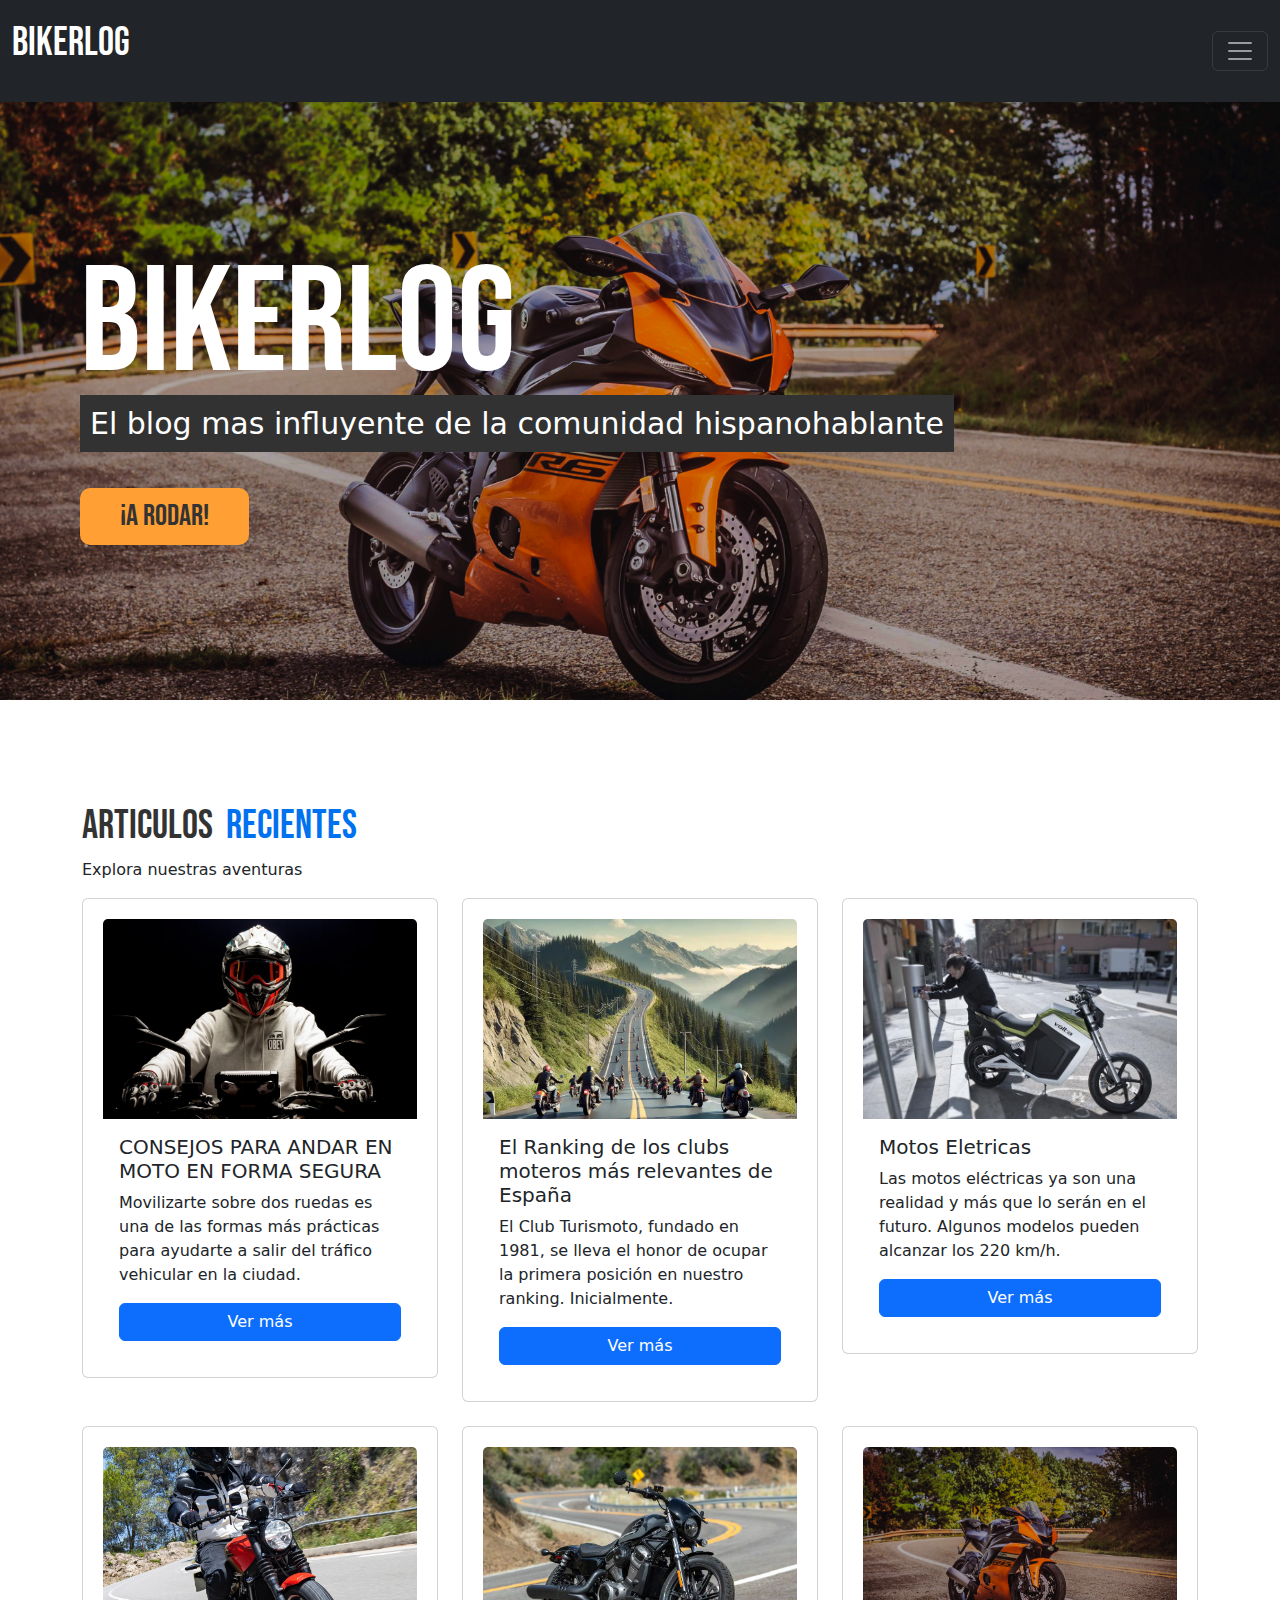
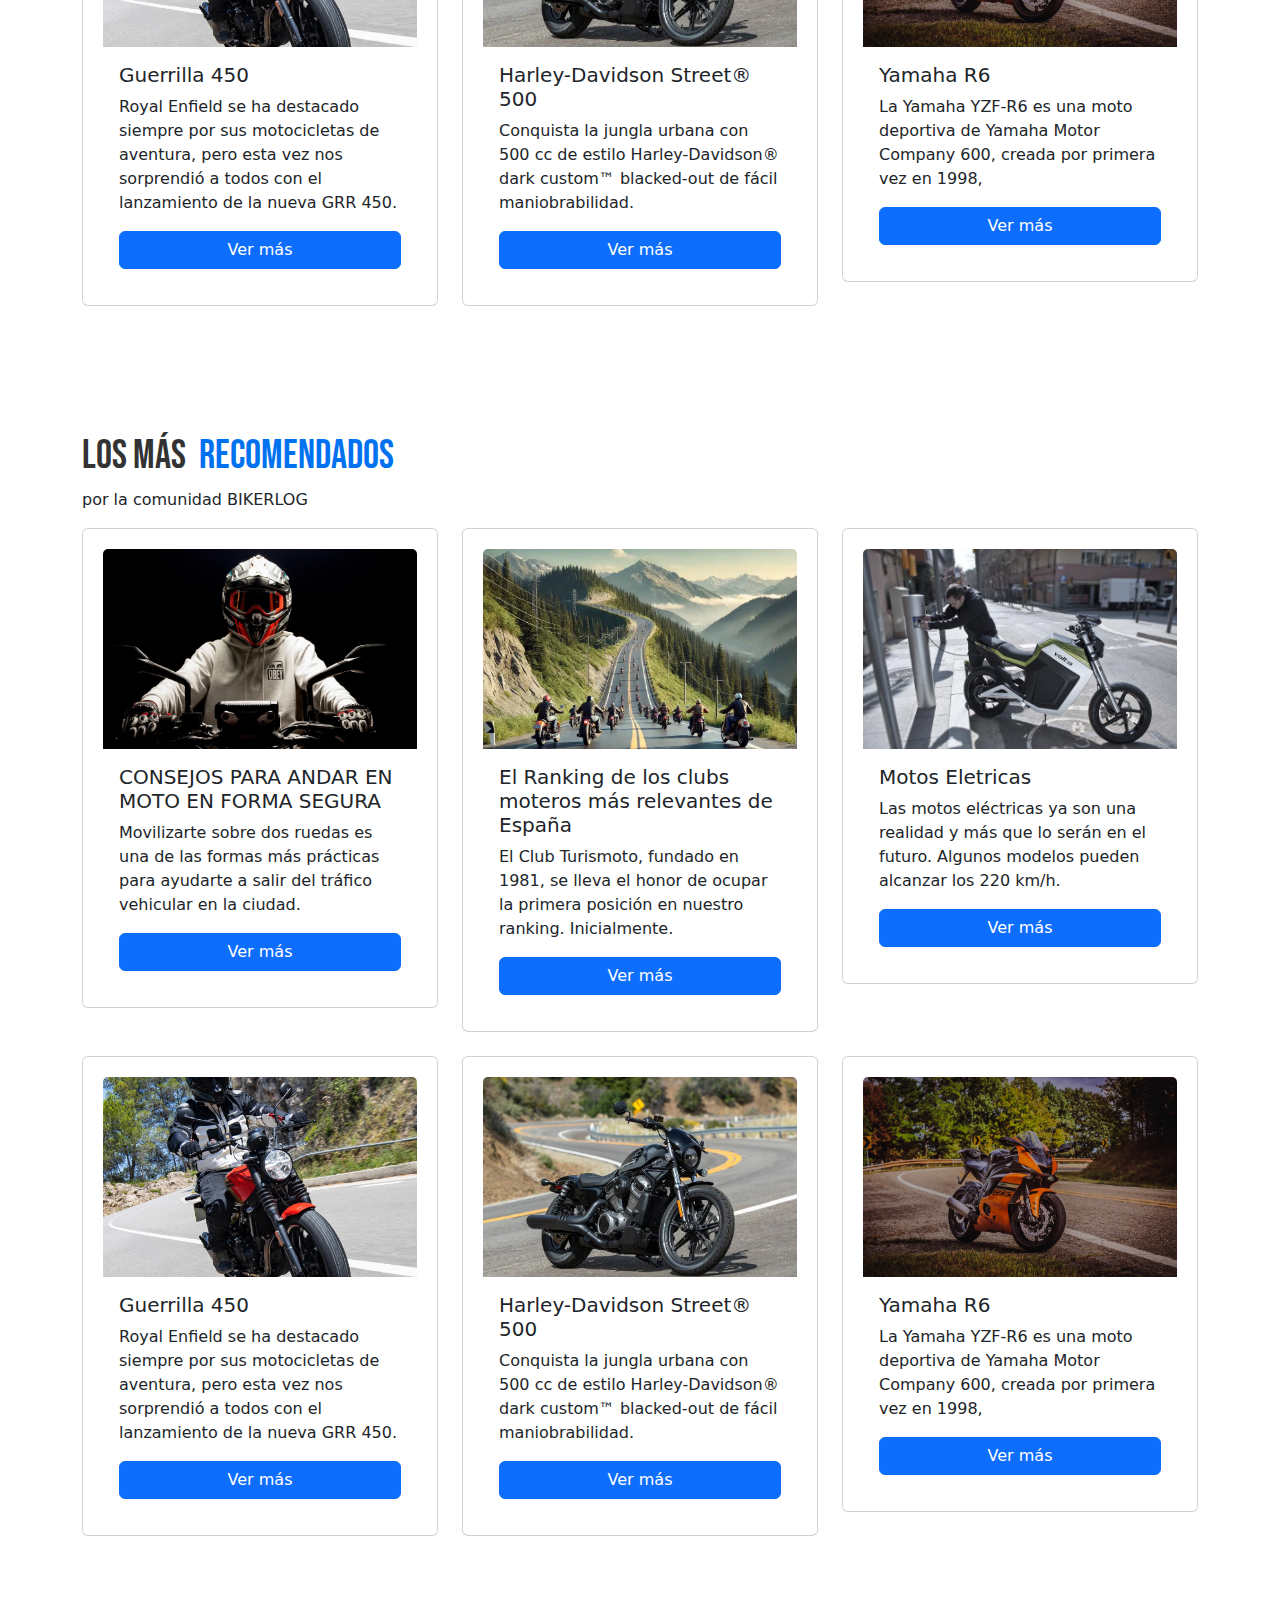
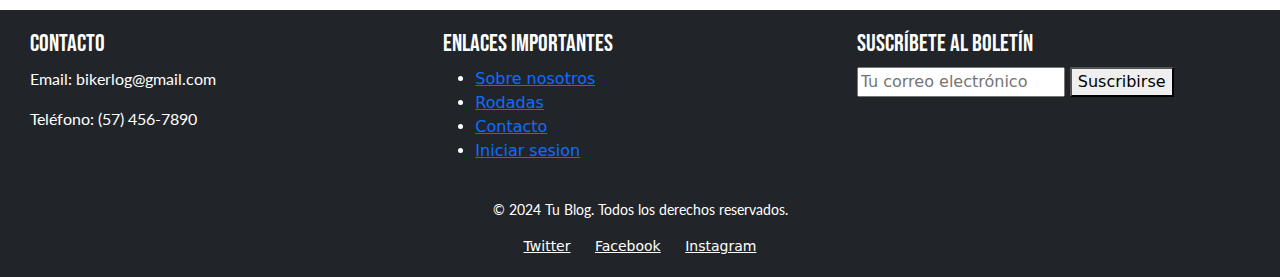
==== index.html @ 94caa91a "addindg some changes" ====
<!DOCTYPE html>
<html lang="en">
<head>
    <meta charset="UTF-8">
    <meta name="viewport" content="width=device-width, initial-scale=1.0">
    <title>BIKERLOG</title>
    <link rel="stylesheet" href="/styles/index.css">
    <link href="https://cdn.jsdelivr.net/npm/bootstrap@5.3.3/dist/css/bootstrap.min.css" rel="stylesheet" integrity="sha384-QWTKZyjpPEjISv5WaRU9OFeRpok6YctnYmDr5pNlyT2bRjXh0JMhjY6hW+ALEwIH" crossorigin="anonymous">
    <link href="https://stackpath.bootstrapcdn.com/bootstrap/5.3.0/css/bootstrap.min.css" rel="stylesheet">
    <link href="https://cdn.jsdelivr.net/npm/bootstrap@5.3.3/dist/css/bootstrap.min.css" rel="stylesheet" integrity="sha384-QWTKZyjpPEjISv5WaRU9OFeRpok6YctnYmDr5pNlyT2bRjXh0JMhjY6hW+ALEwIH" crossorigin="anonymous">
    
</head>
<body>
    <header>
        <nav class="navbar navbar-dark bg-dark fixed-top">
            <div class="container-fluid">
              <!-- <a class="navbar-brand" href="#">BIKERLOG</a> -->
              <a class="navbar-brand" href="#">
                  <div class="container-logo">
                    <p>BIKERLOG</p>
                  </div>
              </a>
              <button class="navbar-toggler" type="button" data-bs-toggle="offcanvas" data-bs-target="#offcanvasDarkNavbar" aria-controls="offcanvasDarkNavbar" aria-label="Toggle navigation">
                <span class="navbar-toggler-icon"></span>
              </button>
              <div class="offcanvas offcanvas-end text-bg-dark" tabindex="-1" id="offcanvasDarkNavbar" aria-labelledby="offcanvasDarkNavbarLabel">
                <div class="offcanvas-header">
                  <h5 class="offcanvas-title" id="offcanvasDarkNavbarLabel">Emprende una nueva aventura</h5>
                  <button type="button" class="btn-close btn-close-white" data-bs-dismiss="offcanvas" aria-label="Close"></button>
                </div>
                <div class="offcanvas-body">
                  <ul class="navbar-nav justify-content-end flex-grow-1 pe-3">
                    <li class="nav-item">
                      <a class="nav-link active" aria-current="page" href="./index.html">Home</a>
                    </li>
                    <li class="nav-item">
                      <a class="nav-link" href="./pages/blog.html">Blog</a>
                    </li>
                    <li class="nav-item">
                        <a class="nav-link" href="#">Rodadas</a>
                    </li>
                    <li class="nav-item">
                        <a class="nav-link" href="./pages/aboutUs.html">Sobre Nosotros</a>
                    </li>
                    <li class="nav-item">
                        <a class="nav-link" href="./pages/loginAdmin.html">Iniciar Sesión</a>
                    </li>
                    <!-- <li class="nav-item dropdown">
                      <a class="nav-link dropdown-toggle" href="#" role="button" data-bs-toggle="dropdown" aria-expanded="false">
                        Dropdown
                      </a>
                      <ul class="dropdown-menu dropdown-menu-dark">
                        <li><a class="dropdown-item" href="#">Action</a></li>
                        <li><a class="dropdown-item" href="#">Another action</a></li>
                        <li>
                          <hr class="dropdown-divider">
                        </li>
                        <li><a class="dropdown-item" href="#">Something else here</a></li>
                      </ul>
                    </li> -->
                  </ul>
                  <!-- <form class="d-flex mt-3" role="search">
                    <input class="form-control me-2" type="search" placeholder="Search" aria-label="Search">
                    <button class="btn btn-success" type="submit">Search</button>
                  </form> -->
                </div>
              </div>
            </div>
          </nav>
          <section class="banner-section">
              <h1>BikerLog</h1>
              <p>El blog mas influyente de la comunidad hispanohablante</p>
              <button>¡A RODAR!</button>
          </section>
    </header>
<main>

     <!-- Section for Cards -->
     <section id="cards-section" class="py-6">
        <div class="container">
            <!-- Título H1 alineado a la izquierda -->
            <h1 class="text-start mb-2">
                <span class="word-1">Articulos</span> 
                <span class="word-2">recientes</span>
            </h1>
            <!-- Párrafo alineado a la izquierda -->
            <p class="text-start">Explora nuestras aventuras</p>
   
            <div class="row">
                <!-- Card 1 -->
                <div class="col-md-4 mb-4">
                    <div class="card">
                        <img src="./assets/MOTO_CASCO_DE_ENDURO_1024x1024.webp" class="card-img-top" alt="Image 1">
                        <div class="card-body">
                            <h5 class="card-title">CONSEJOS PARA ANDAR EN MOTO EN FORMA SEGURA</h5>
                            <p class="card-text">Movilizarte sobre dos ruedas es una de las formas más prácticas para ayudarte a salir del tráfico vehicular en la ciudad.</p>
                            <a href="./pages/blog.html" class="btn btn-primary mt-auto">Ver más</a>
                        </div>
                    </div>
                </div>
                <!-- Card 2 -->
                <div class="col-md-4 mb-4">
                    <div class="card">
                        <img src="./assets/rankin-club-motero.mejor-espana.webp" class="card-img-top" alt="Image 2">
                        <div class="card-body">
                            <h5 class="card-title">El Ranking de los clubs moteros más relevantes de España</h5>
                            <p class="card-text">El Club Turismoto, fundado en 1981, se lleva el honor de ocupar la primera posición en nuestro ranking. Inicialmente.</p>
                            <a href="./pages/blog.html" class="btn btn-primary mt-auto">Ver más</a>
                        </div>
                    </div>
                </div>
                <!-- Card 3 -->
                <div class="col-md-4 mb-4">
                    <div class="card">
                        <img src="./assets/Motos-eléctricas-Los-grandes-cambios-en-la-mecánica-de-motos.jpg" class="card-img-top" alt="Image 3">
                        <div class="card-body">
                            <h5 class="card-title">Motos Eletricas</h5>
                            <p class="card-text">Las motos eléctricas ya son una realidad y más que lo serán en el futuro. Algunos modelos pueden alcanzar los 220 km/h.</p>
                            <a href="./pages/blog.html" class="btn btn-primary mt-auto">Ver más</a>
                        </div>
                    </div>
                </div>
                <!-- Card 4 -->
                <div class="col-md-4 mb-4">
                    <div class="card">
                        <img src="./assets/BANNER-ROYAL-ENFIELD-GUERRILLA-450.webp" class="card-img-top" alt="Image 4">
                        <div class="card-body">
                            <h5 class="card-title">Guerrilla 450</h5>
                            <p class="card-text">Royal Enfield se ha destacado siempre por sus motocicletas de aventura, pero esta vez nos sorprendió a todos con el lanzamiento de la nueva GRR 450.</p>
                            <a href="./pages/blog.html" class="btn btn-primary mt-auto">Ver más</a>
                        </div>
                    </div>
                </div>
                <!-- Card 5 -->
                <div class="col-md-4 mb-4">
                    <div class="card">
                        <img src="./assets/Harley-Davidson Nightster.avif" class="card-img-top" alt="Image 5">
                        <div class="card-body">
                            <h5 class="card-title">Harley-Davidson Street® 500</h5>
                            <p class="card-text"> Conquista la jungla urbana con 500 cc de estilo Harley-Davidson® dark custom™ blacked-out de fácil maniobrabilidad.</p>
                            <a href="./pages/blog.html" class="btn btn-primary mt-auto">Ver más</a>
                        </div>
                    </div>
                </div>
                <!-- Card 6 -->
                <div class="col-md-4 mb-4">
                    <div class="card">
                        <img src="./assets/Bikerlog-image-main.png" class="card-img-top" alt="Image 6">
                        <div class="card-body">
                            <h5 class="card-title">Yamaha R6</h5>
                            <p class="card-text">La Yamaha YZF-R6 es una moto deportiva de Yamaha Motor Company 600, creada por primera vez en 1998,</p>
                            <a href="./pages/blog.html" class="btn btn-primary mt-auto">Ver más</a>
                        </div>
                    </div>
                </div>
            </div>
        </div>
    </section>

    <section id="cards-section">
        <div class="container">
            <!-- Título H1 alineado a la izquierda -->
            <h1 class="text-start mb-2">
                <span class="word-1">Los más</span> 
                <span class="word-2">recomendados</span>
            </h1>
            <!-- Párrafo alineado a la izquierda -->
            <p class="text-start">por la comunidad BIKERLOG</p>
   
            <div class="row">
                <!-- Card 1 -->
                <div class="col-md-4 mb-4">
                    <div class="card">
                        <img src="./assets/MOTO_CASCO_DE_ENDURO_1024x1024.webp" class="card-img-top" alt="Image 1">
                        <div class="card-body">
                            <h5 class="card-title">CONSEJOS PARA ANDAR EN MOTO EN FORMA SEGURA</h5>
                            <p class="card-text">Movilizarte sobre dos ruedas es una de las formas más prácticas para ayudarte a salir del tráfico vehicular en la ciudad.</p>
                            <a href="./pages/blog.html" class="btn btn-primary mt-auto">Ver más</a>
                        </div>
                    </div>
                </div>
                <!-- Card 2 -->
                <div class="col-md-4 mb-4">
                    <div class="card">
                        <img src="./assets/rankin-club-motero.mejor-espana.webp" class="card-img-top" alt="Image 2">
                        <div class="card-body">
                            <h5 class="card-title">El Ranking de los clubs moteros más relevantes de España</h5>
                            <p class="card-text">El Club Turismoto, fundado en 1981, se lleva el honor de ocupar la primera posición en nuestro ranking. Inicialmente.</p>
                            <a href="./pages/blog.html" class="btn btn-primary mt-auto">Ver más</a>
                        </div>
                    </div>
                </div>
                <!-- Card 3 -->
                <div class="col-md-4 mb-4">
                    <div class="card">
                        <img src="./assets/Motos-eléctricas-Los-grandes-cambios-en-la-mecánica-de-motos.jpg" class="card-img-top" alt="Image 3">
                        <div class="card-body">
                            <h5 class="card-title">Motos Eletricas</h5>
                            <p class="card-text">Las motos eléctricas ya son una realidad y más que lo serán en el futuro. Algunos modelos pueden alcanzar los 220 km/h.</p>
                            <a href="./pages/blog.html" class="btn btn-primary mt-auto">Ver más</a>
                        </div>
                    </div>
                </div>
                <!-- Card 4 -->
                <div class="col-md-4 mb-4">
                    <div class="card">
                        <img src="./assets/BANNER-ROYAL-ENFIELD-GUERRILLA-450.webp" class="card-img-top" alt="Image 4">
                        <div class="card-body">
                            <h5 class="card-title">Guerrilla 450</h5>
                            <p class="card-text">Royal Enfield se ha destacado siempre por sus motocicletas de aventura, pero esta vez nos sorprendió a todos con el lanzamiento de la nueva GRR 450.</p>
                            <a href="./pages/blog.html" class="btn btn-primary mt-auto">Ver más</a>
                        </div>
                    </div>
                </div>
                <!-- Card 5 -->
                <div class="col-md-4 mb-4">
                    <div class="card">
                        <img src="./assets/Harley-Davidson Nightster.avif" class="card-img-top" alt="Image 5">
                        <div class="card-body">
                            <h5 class="card-title">Harley-Davidson Street® 500</h5>
                            <p class="card-text"> Conquista la jungla urbana con 500 cc de estilo Harley-Davidson® dark custom™ blacked-out de fácil maniobrabilidad.</p>
                            <a href="./pages/blog.html" class="btn btn-primary mt-auto">Ver más</a>
                        </div>
                    </div>
                </div>
                <!-- Card 6 -->
                <div class="col-md-4 mb-4">
                    <div class="card">
                        <img src="./assets/Bikerlog-image-main.png" class="card-img-top" alt="Image 6">
                        <div class="card-body">
                            <h5 class="card-title">Yamaha R6</h5>
                            <p class="card-text">La Yamaha YZF-R6 es una moto deportiva de Yamaha Motor Company 600, creada por primera vez en 1998,</p>
                            <a href="./pages/blog.html" class="btn btn-primary mt-auto">Ver más</a>
                        </div>
                    </div>
                </div>
            </div>
        </div>
    </section>
    
</main> 
<footer>
    <div class="footer-content">
        <div id="contacto" class="contact-info">
            <h4>Contacto</h4>
            <p>Email: bikerlog@gmail.com</p>
            <p>Teléfono: (57) 456-7890</p>
        </div>
        
        <div class="links">
            <h4>Enlaces importantes</h4>
            <ul>
                <li><a href="./pages/aboutUs.html">Sobre nosotros</a></li>
                <li><a href="#">Rodadas</a></li>
                <li><a href="#contacto">Contacto</a></li>
                <li><a href="./pages/loginAdmin.html">Iniciar sesion</a></li>
            </ul>
        </div>
        
        <div class="newsletter">
            <h4>Suscríbete al boletín</h4>
            <form action="/suscripcion" method="post">
                <input type="email" placeholder="Tu correo electrónico" required>
                <button type="submit">Suscribirse</button>
            </form>
        </div>
    </div>

    <div class="footer-bottom">
        <p>&copy; 2024 Tu Blog. Todos los derechos reservados.</p>
        <div class="social-media">
            <a href="https://twitter.com" target="_blank">Twitter</a>
            <a href="https://facebook.com" target="_blank">Facebook</a>
            <a href="https://instagram.com" target="_blank">Instagram</a>
        </div>
    </div>
</footer>
    <script src="/scripts/app.js"></script>
    <script src="https://cdn.jsdelivr.net/npm/bootstrap@5.3.3/dist/js/bootstrap.bundle.min.js" integrity="sha384-YvpcrYf0tY3lHB60NNkmXc5s9fDVZLESaAA55NDzOxhy9GkcIdslK1eN7N6jIeHz" crossorigin="anonymous"></script>
</body>
</html>
---- styles/index.css ----
@import url('https://fonts.googleapis.com/css2?family=Bebas+Neue&display=swap');
@import url('https://fonts.googleapis.com/css2?family=Lato:ital,wght@0,100;0,300;0,400;0,700;0,900;1,100;1,300;1,400;1,700;1,900&display=swap');

* {
    margin: 0;
}

:root{
    --color-text: #FF9F34;
    --secondo-color:#0072F0;
    --font-text: Bebas Neue;
    --second-font: 'Lato';

}

body{
    background-color: #fff;
    margin: 0;
    padding: 0%;
    overflow-x: hidden;
    box-sizing: border-box;

}

main{
    overflow: hidden;
}


.container-logo p{
    font-family: "Bebas Neue";
    font-size: 40px;
}

.banner-section {
    background-image: url('/assets/Bikerlog-image-main.png'); /* Imagen de fondo del banner */
    background-size: cover;
    background-position: center;
    background-repeat: repeat;
    height: 600px;
    width: 100vw;
    position: relative;
    display: flex;
    flex-direction: column;
    align-items: center; 
    margin-top: 100px;
    justify-content: center;
    align-items: start;
}

.banner-section h1{
    color: white;
    margin-left: 80px;
    font-size: 150px;
    font-family: "Bebas Neue";
    line-height: 140px;
    margin-bottom: 0;
}
.banner-section p {
    color: white;
    margin-left: 80px;
    font-size: 30px;
    background-color: rgb(50, 50, 50);
    padding: 6px 10px;
}

.banner-section button {
    padding: 6px 40px;
    border-radius: 10px;
    font-family: "Bebas Neue";
    font-size: 30px;
    margin: 20px 10px 0px 80px;
    border: none;
    background-color: #FF9F34;
    color: #333333;
}

.banner-section button:hover{
    border: 2px solid #FF9F34;
    background-color: #1a1a1a;
    color: #fff;
}



/* Alinear el contenido a la izquierda */
.banner-content {
    max-width: 600px; 
    padding-left: 30px; 
}

.banner-content h1 {
    font-size: 3rem;
    margin-bottom: 20px;
}

.banner-content p {
    font-size: 1.25rem;
    margin-bottom: 20px;
}

.banner-content .btn {
    font-size: 1.25rem;
    padding: 10px 20px;
}

#cards-section{
    margin-top: 100px;
}
/*styles for card*/
.card {
    display: flex;
    flex-direction: column;
    height: 100%;
    padding: 20px; 
    min-height: 450px; 
    box-sizing: border-box; 
}


.card-img-top {
    width: 100%;
    height: 200px; 
    object-fit: cover; 
}


.card-body {
    display: flex;
    flex-direction: column;
    flex-grow: 1;
}


.btn {
    margin-top: auto;
}



/* Estilos para las palabras individuales en el título */
.word-1 {
    color: #333333; /* Cambia el color de 'Articulos' a azul */
    font-family: "Bebas Neue";
}


.word-2 {
    color: #0072F0; /* Cambia el color de 'recientes' a rojo */
    font-family: "Bebas Neue";
}


/*estilos para footer*/
footer {
    background-color: rgb(33, 37, 41);
    color: white; 
    padding: 20px; 
    margin-top: 50px;
    text-align: left; 
}

footer h4{
    font-family: var(--font-text);
}

footer p{
    font-family: var(--second-font);
}
.footer-content {
    display: flex; 
    justify-content: space-between; 
    margin-bottom: 20px; 
}

.footer-content div {
    flex: 1; 
    margin: 0 10px; 
}

.footer-bottom {
    text-align: center;
    font-size: 14px; 
}

.footer-bottom .social-media a {
    margin: 0 10px; 
    color: white; 
}

.footer-bottom .social-media a:hover {
    text-decoration: underline; 
}
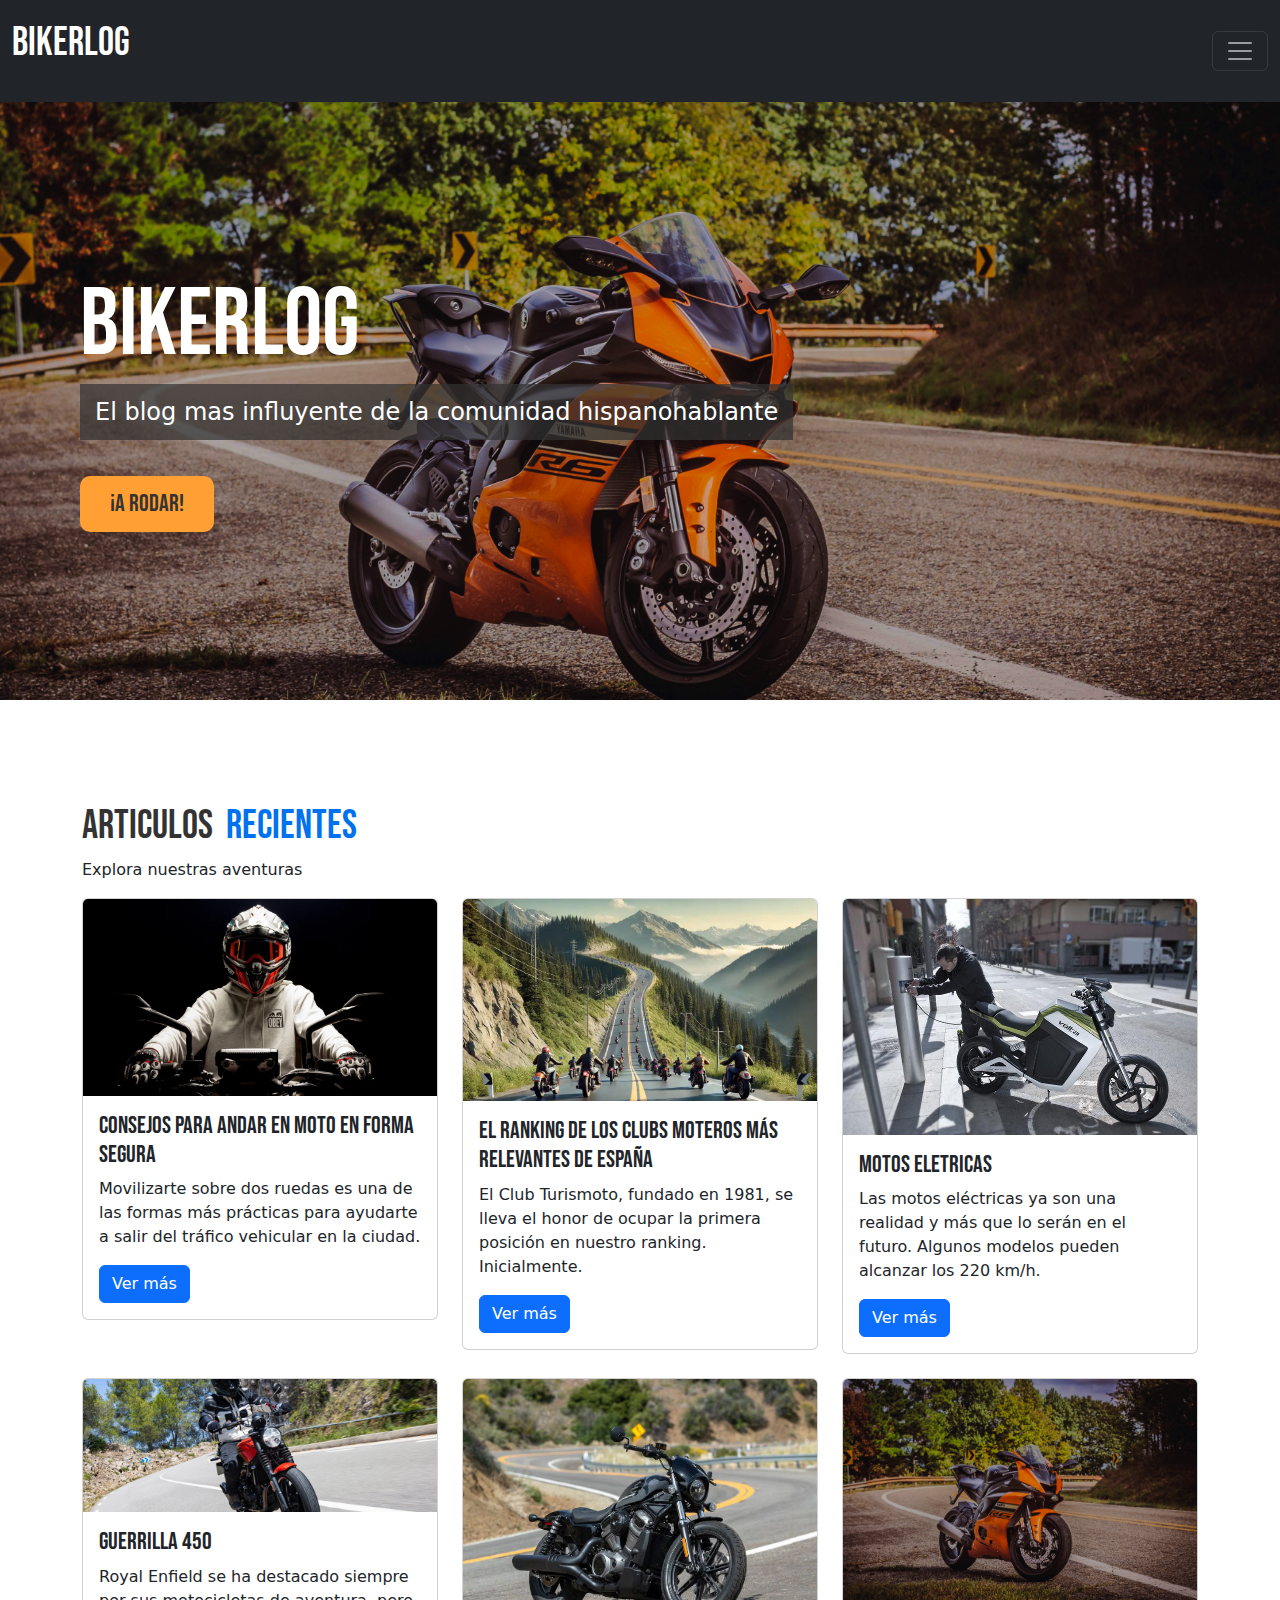
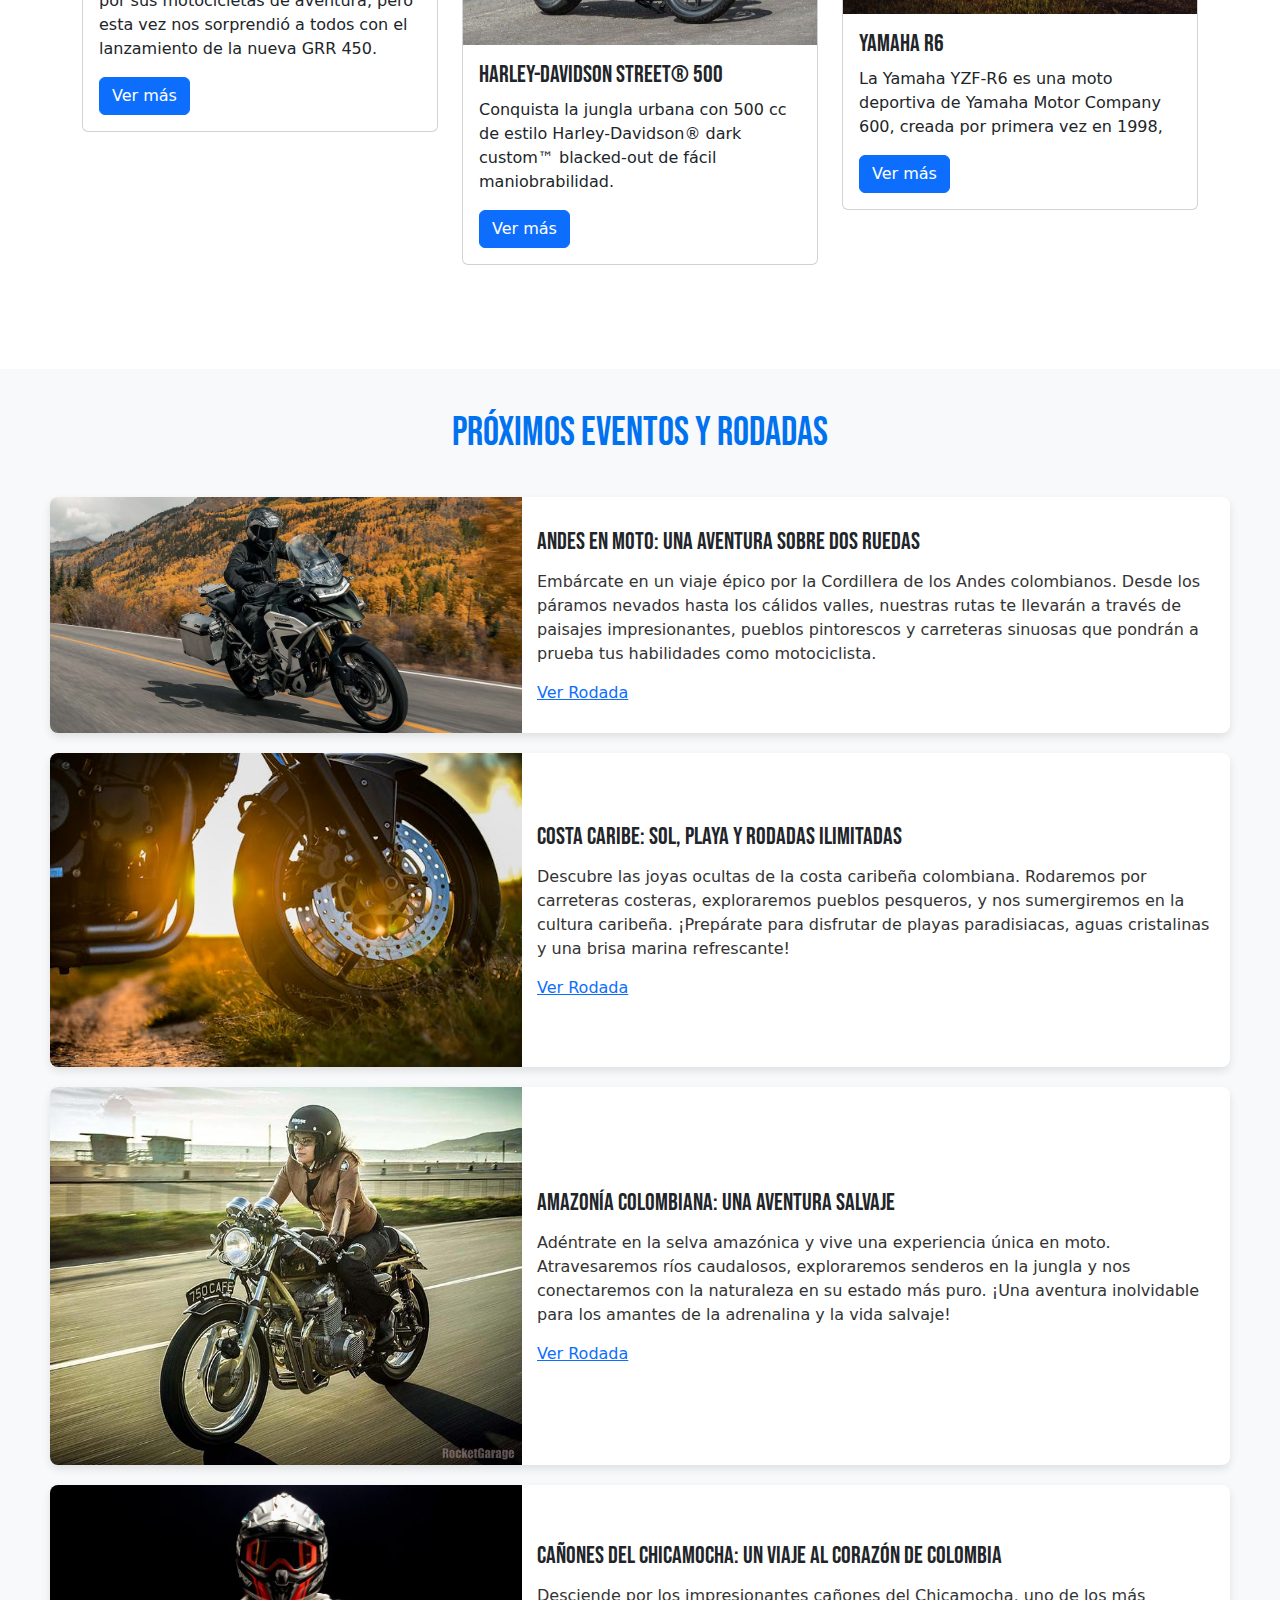
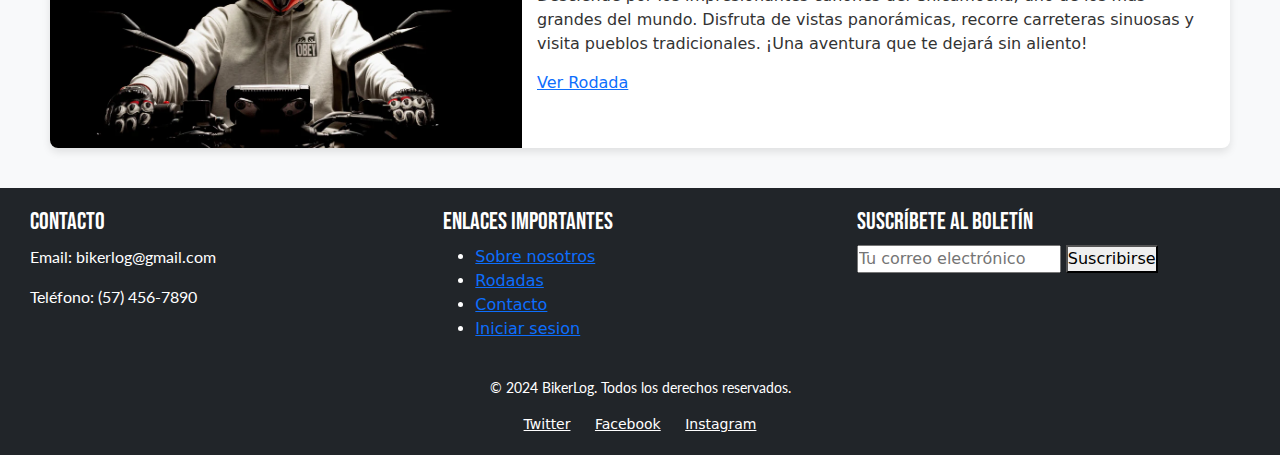
==== commit 85ad752b: "final changes" ====
--- a/index.html
+++ b/index.html
@@ -68,7 +68,7 @@
             </div>
           </nav>
           <section class="banner-section">
-              <h1>BikerLog</h1>
+              <h1>BikerLog</h1> 
               <p>El blog mas influyente de la comunidad hispanohablante</p>
               <button>¡A RODAR!</button>
           </section>
@@ -156,88 +156,52 @@
             </div>
         </div>
     </section>
-
-    <section id="cards-section">
-        <div class="container">
-            <!-- Título H1 alineado a la izquierda -->
-            <h1 class="text-start mb-2">
-                <span class="word-1">Los más</span> 
-                <span class="word-2">recomendados</span>
-            </h1>
-            <!-- Párrafo alineado a la izquierda -->
-            <p class="text-start">por la comunidad BIKERLOG</p>
-   
-            <div class="row">
-                <!-- Card 1 -->
-                <div class="col-md-4 mb-4">
-                    <div class="card">
-                        <img src="./assets/MOTO_CASCO_DE_ENDURO_1024x1024.webp" class="card-img-top" alt="Image 1">
-                        <div class="card-body">
-                            <h5 class="card-title">CONSEJOS PARA ANDAR EN MOTO EN FORMA SEGURA</h5>
-                            <p class="card-text">Movilizarte sobre dos ruedas es una de las formas más prácticas para ayudarte a salir del tráfico vehicular en la ciudad.</p>
-                            <a href="./pages/blog.html" class="btn btn-primary mt-auto">Ver más</a>
-                        </div>
-                    </div>
-                </div>
-                <!-- Card 2 -->
-                <div class="col-md-4 mb-4">
-                    <div class="card">
-                        <img src="./assets/rankin-club-motero.mejor-espana.webp" class="card-img-top" alt="Image 2">
-                        <div class="card-body">
-                            <h5 class="card-title">El Ranking de los clubs moteros más relevantes de España</h5>
-                            <p class="card-text">El Club Turismoto, fundado en 1981, se lleva el honor de ocupar la primera posición en nuestro ranking. Inicialmente.</p>
-                            <a href="./pages/blog.html" class="btn btn-primary mt-auto">Ver más</a>
-                        </div>
-                    </div>
-                </div>
-                <!-- Card 3 -->
-                <div class="col-md-4 mb-4">
-                    <div class="card">
-                        <img src="./assets/Motos-eléctricas-Los-grandes-cambios-en-la-mecánica-de-motos.jpg" class="card-img-top" alt="Image 3">
-                        <div class="card-body">
-                            <h5 class="card-title">Motos Eletricas</h5>
-                            <p class="card-text">Las motos eléctricas ya son una realidad y más que lo serán en el futuro. Algunos modelos pueden alcanzar los 220 km/h.</p>
-                            <a href="./pages/blog.html" class="btn btn-primary mt-auto">Ver más</a>
-                        </div>
-                    </div>
-                </div>
-                <!-- Card 4 -->
-                <div class="col-md-4 mb-4">
-                    <div class="card">
-                        <img src="./assets/BANNER-ROYAL-ENFIELD-GUERRILLA-450.webp" class="card-img-top" alt="Image 4">
-                        <div class="card-body">
-                            <h5 class="card-title">Guerrilla 450</h5>
-                            <p class="card-text">Royal Enfield se ha destacado siempre por sus motocicletas de aventura, pero esta vez nos sorprendió a todos con el lanzamiento de la nueva GRR 450.</p>
-                            <a href="./pages/blog.html" class="btn btn-primary mt-auto">Ver más</a>
-                        </div>
-                    </div>
-                </div>
-                <!-- Card 5 -->
-                <div class="col-md-4 mb-4">
-                    <div class="card">
-                        <img src="./assets/Harley-Davidson Nightster.avif" class="card-img-top" alt="Image 5">
-                        <div class="card-body">
-                            <h5 class="card-title">Harley-Davidson Street® 500</h5>
-                            <p class="card-text"> Conquista la jungla urbana con 500 cc de estilo Harley-Davidson® dark custom™ blacked-out de fácil maniobrabilidad.</p>
-                            <a href="./pages/blog.html" class="btn btn-primary mt-auto">Ver más</a>
-                        </div>
-                    </div>
-                </div>
-                <!-- Card 6 -->
-                <div class="col-md-4 mb-4">
-                    <div class="card">
-                        <img src="./assets/Bikerlog-image-main.png" class="card-img-top" alt="Image 6">
-                        <div class="card-body">
-                            <h5 class="card-title">Yamaha R6</h5>
-                            <p class="card-text">La Yamaha YZF-R6 es una moto deportiva de Yamaha Motor Company 600, creada por primera vez en 1998,</p>
-                            <a href="./pages/blog.html" class="btn btn-primary mt-auto">Ver más</a>
-                        </div>
-                    </div>
-                </div>
-            </div>
-        </div>
+    <section class="rodadas-container">
+        <h2 class="eventos">Próximos eventos y rodadas</h2>
+        <section class="cards-section">
+
+            <article class="rodada-card-container">
+                <img src="./assets/Imagen-marcas-triumph-home-grupo-uma-v3.jpg" alt="">
+                <div class="text-container">
+                    <p class="card-title">Andes en Moto: Una Aventura Sobre Dos Ruedas</p>
+                    <p class="card-paragraph">Embárcate en un viaje épico por la Cordillera de los Andes colombianos. Desde los páramos nevados hasta los cálidos valles, nuestras rutas te llevarán a través de paisajes impresionantes, pueblos pintorescos y carreteras sinuosas que pondrán a prueba tus habilidades como motociclista. 
+                    </p>
+                    <a href="https://www.youtube.com/watch?v=hFJ250jgQwM" target="_blank">Ver Rodada</a>
+                </div>
+            </article>
+
+            <article class="rodada-card-container">
+                <img src="./assets/blog.png" alt="">
+                <div class="text-container">
+                    <p class="card-title">Costa Caribe: Sol, Playa y Rodadas Ilimitadas</p>
+                    <p class="card-paragraph">Descubre las joyas ocultas de la costa caribeña colombiana. Rodaremos por carreteras costeras, exploraremos pueblos pesqueros, y nos sumergiremos en la cultura caribeña. ¡Prepárate para disfrutar de playas paradisiacas, aguas cristalinas y una brisa marina refrescante!
+                    </p>
+                    <a href="https://www.youtube.com/watch?v=hFJ250jgQwM" target="_blank" y>Ver Rodada</a>
+                </div>
+            </article>
+
+            <article class="rodada-card-container">
+                <img src="./assets/Los-grandes-cambios-en-la-mecánica-de-motos.jpg" alt="">
+                <div class="text-container">
+                    <p class="card-title">Amazonía Colombiana: Una Aventura Salvaje</p>
+                    <p class="card-paragraph">Adéntrate en la selva amazónica y vive una experiencia única en moto. Atravesaremos ríos caudalosos, exploraremos senderos en la jungla y nos conectaremos con la naturaleza en su estado más puro. ¡Una aventura inolvidable para los amantes de la adrenalina y la vida salvaje! 
+                    </p>
+                    <a href="https://www.youtube.com/watch?v=hFJ250jgQwM" target="_blank" y>Ver Rodada</a>
+                </div>
+            </article>
+
+            <article class="rodada-card-container">
+                <img src="./assets/MOTO_CASCO_DE_ENDURO_1024x1024.webp" alt="">
+                <div class="text-container">
+                    <p class="card-title">Cañones del Chicamocha: Un Viaje al Corazón de Colombia</p>
+                    <p class="card-paragraph">Desciende por los impresionantes cañones del Chicamocha, uno de los más grandes del mundo. Disfruta de vistas panorámicas, recorre carreteras sinuosas y visita pueblos tradicionales. ¡Una aventura que te dejará sin aliento! 
+                    </p>
+                    <a href="https://www.youtube.com/watch?v=hFJ250jgQwM" target="_blank" y>Ver Rodada</a>
+                </div>
+            </article>
+
+        </section>
     </section>
-    
 </main> 
 <footer>
     <div class="footer-content">
@@ -267,7 +231,7 @@
     </div>
 
     <div class="footer-bottom">
-        <p>&copy; 2024 Tu Blog. Todos los derechos reservados.</p>
+        <p>&copy; 2024 BikerLog. Todos los derechos reservados.</p>
         <div class="social-media">
             <a href="https://twitter.com" target="_blank">Twitter</a>
             <a href="https://facebook.com" target="_blank">Facebook</a>
--- a/styles/index.css
+++ b/styles/index.css
@@ -1,142 +1,81 @@
 @import url('https://fonts.googleapis.com/css2?family=Bebas+Neue&display=swap');
 @import url('https://fonts.googleapis.com/css2?family=Lato:ital,wght@0,100;0,300;0,400;0,700;0,900;1,100;1,300;1,400;1,700;1,900&display=swap');
 
+/* Reset para márgenes y padding */
 * {
     margin: 0;
-}
-
-:root{
+    padding: 0;
+    box-sizing: border-box;
+}
+
+:root {
     --color-text: #FF9F34;
-    --secondo-color:#0072F0;
-    --font-text: Bebas Neue;
-    --second-font: 'Lato';
-
-}
-
-body{
+    --secondo-color: #0072F0;
+    --font-text: 'Bebas Neue', sans-serif;
+    --second-font: 'Lato', sans-serif;
+}
+
+body {
     background-color: #fff;
-    margin: 0;
-    padding: 0%;
+    font-family: var(--second-font);
     overflow-x: hidden;
-    box-sizing: border-box;
-
-}
-
-main{
-    overflow: hidden;
-}
-
-
-.container-logo p{
-    font-family: "Bebas Neue";
+}
+
+.container-logo p {
+    font-family: var(--font-text);
     font-size: 40px;
 }
 
+header {
+    padding-bottom: 100px;
+}
+
+/* Sección del banner */
 .banner-section {
-    background-image: url('/assets/Bikerlog-image-main.png'); /* Imagen de fondo del banner */
+    background-image: url('/assets/Bikerlog-image-main.png'); /* Imagen de fondo */
     background-size: cover;
     background-position: center;
-    background-repeat: repeat;
     height: 600px;
-    width: 100vw;
-    position: relative;
+    width: 100%;
     display: flex;
     flex-direction: column;
-    align-items: center; 
+    justify-content: center;
+    align-items: flex-start;
+    padding-left: 80px;
     margin-top: 100px;
-    justify-content: center;
-    align-items: start;
-}
-
-.banner-section h1{
-    color: white;
-    margin-left: 80px;
-    font-size: 150px;
-    font-family: "Bebas Neue";
-    line-height: 140px;
+}
+
+.banner-section h1 {
+    color: white;
+    font-size: 6rem;
+    font-family: var(--font-text);
+    line-height: 1.2;
     margin-bottom: 0;
 }
+
 .banner-section p {
     color: white;
-    margin-left: 80px;
-    font-size: 30px;
-    background-color: rgb(50, 50, 50);
-    padding: 6px 10px;
+    font-size: 1.5rem;
+    background-color: rgba(50, 50, 50, 0.7);
+    padding: 10px 15px;
 }
 
 .banner-section button {
-    padding: 6px 40px;
+    padding: 10px 30px;
     border-radius: 10px;
-    font-family: "Bebas Neue";
-    font-size: 30px;
-    margin: 20px 10px 0px 80px;
+    font-family: var(--font-text);
+    font-size: 1.5rem;
+    margin-top: 20px;
     border: none;
-    background-color: #FF9F34;
-    color: #333333;
-}
-
-.banner-section button:hover{
-    border: 2px solid #FF9F34;
+    background-color: var(--color-text);
+    color: #333;
+}
+
+.banner-section button:hover {
+    border: 2px solid var(--color-text);
     background-color: #1a1a1a;
     color: #fff;
 }
-
-
-
-/* Alinear el contenido a la izquierda */
-.banner-content {
-    max-width: 600px; 
-    padding-left: 30px; 
-}
-
-.banner-content h1 {
-    font-size: 3rem;
-    margin-bottom: 20px;
-}
-
-.banner-content p {
-    font-size: 1.25rem;
-    margin-bottom: 20px;
-}
-
-.banner-content .btn {
-    font-size: 1.25rem;
-    padding: 10px 20px;
-}
-
-#cards-section{
-    margin-top: 100px;
-}
-/*styles for card*/
-.card {
-    display: flex;
-    flex-direction: column;
-    height: 100%;
-    padding: 20px; 
-    min-height: 450px; 
-    box-sizing: border-box; 
-}
-
-
-.card-img-top {
-    width: 100%;
-    height: 200px; 
-    object-fit: cover; 
-}
-
-
-.card-body {
-    display: flex;
-    flex-direction: column;
-    flex-grow: 1;
-}
-
-
-.btn {
-    margin-top: auto;
-}
-
-
 
 /* Estilos para las palabras individuales en el título */
 .word-1 {
@@ -151,43 +90,192 @@
 }
 
 
-/*estilos para footer*/
+.card-title {
+    font-family: "Bebas Neue";
+    font-size: 24px;
+    font-weight: 400;
+}
+
+/* Rodadas container */
+.rodadas-container {
+    margin-top: 80px;
+    padding: 40px;
+    background-color: #f8f9fa;
+    text-align: center;
+}
+
+.rodadas-container h2.eventos {
+    font-size: 2.5rem;
+    margin-bottom: 40px;
+    color: var(--secondo-color);
+    font-family: var(--font-text);
+}
+
+/* Cards sección */
+.cards-section {
+    display: flex;
+    flex-direction: column;
+    gap: 20px;
+    max-width: 1200px;
+    margin: auto;
+    padding: 0 10px;
+}
+
+/* Tarjetas individuales */
+.rodada-card-container {
+    display: flex;
+    flex-direction: row;
+    align-items: center;
+    background-color: #fff;
+    border-radius: 8px;
+    box-shadow: 0 4px 8px rgba(0, 0, 0, 0.1);
+    overflow: hidden;
+    width: 100%;
+    transition: transform 0.3s ease-in-out;
+}
+
+.rodada-card-container img {
+    width: 40%;
+    height: 100%;
+    object-fit: cover;
+}
+
+.text-container {
+    padding: 15px;
+    text-align: left;
+    width: 60%;
+}
+
+.text-container .card-title {
+    font-size: 1.5rem;
+    /* font-weight: bold; */
+    margin-bottom: 10px;
+}
+
+.text-container .card-paragraph {
+    font-size: 1rem;
+    margin-bottom: 15px;
+    color: #333;
+    line-height: 1.5;
+}
+
+.text-container button {
+    background-color: #007bff;
+    color: white;
+    padding: 10px 20px;
+    border: none;
+    border-radius: 5px;
+    cursor: pointer;
+    font-size: 1rem;
+}
+
+.text-container button:hover {
+    background-color: #0056b3;
+}
+
+/* Footer */
 footer {
     background-color: rgb(33, 37, 41);
-    color: white; 
-    padding: 20px; 
-    margin-top: 50px;
-    text-align: left; 
-}
-
-footer h4{
-    font-family: var(--font-text);
-}
-
-footer p{
+    color: white;
+    padding: 20px;
+}
+
+footer h4 {
+    font-family: var(--font-text);
+}
+
+footer p {
     font-family: var(--second-font);
 }
+
 .footer-content {
-    display: flex; 
-    justify-content: space-between; 
-    margin-bottom: 20px; 
+    display: flex;
+    justify-content: space-between;
+    margin-bottom: 20px;
 }
 
 .footer-content div {
-    flex: 1; 
-    margin: 0 10px; 
+    flex: 1;
+    margin: 0 10px;
 }
 
 .footer-bottom {
     text-align: center;
-    font-size: 14px; 
+    font-size: 14px;
 }
 
 .footer-bottom .social-media a {
-    margin: 0 10px; 
-    color: white; 
+    margin: 0 10px;
+    color: white;
 }
 
 .footer-bottom .social-media a:hover {
-    text-decoration: underline; 
-}
+    text-decoration: underline;
+}
+
+/* Responsividad para dispositivos pequeños y medianos */
+@media (max-width: 1024px) {
+    /* Ajustes generales */
+    .banner-section {
+        height: 400px; /* Menor altura para pantallas más pequeñas */
+        padding-left: 20px; /* Menos padding a la izquierda */
+    }
+
+    .banner-section h1 {
+        font-size: 4rem; /* Menor tamaño de fuente */
+    }
+
+    .banner-section p {
+        font-size: 1.25rem; /* Menor tamaño de fuente */
+    }
+
+    .banner-section button {
+        font-size: 1.25rem; /* Menor tamaño de botón */
+    }
+
+    .rodada-card-container {
+        flex-direction: column; /* Cambiar a columna en pantallas más pequeñas */
+        align-items: center; /* Alinear elementos al centro */
+    }
+
+    .rodada-card-container img {
+        width: 100%; /* Imagen ocupa todo el ancho */
+        height: 200px; /* Ajustar la altura */
+    }
+
+    .text-container {
+        width: 100%; /* Texto ocupa todo el ancho */
+        padding: 10px; /* Menos padding */
+    }
+    .newsletter {
+        display: none; /* Ocultar el contenedor del boletín */
+    }
+}
+
+/* Responsividad para dispositivos pequeños */
+@media (max-width: 390px) {
+    /* Ajustes específicos para pantallas pequeñas */
+    .rodada-card-container {
+        margin: 10px 0; /* Añadir margen entre tarjetas */
+    }
+
+    .rodadas-container h2.eventos {
+        font-size: 2rem; /* Ajustar tamaño del título */
+    }
+
+    .text-container .card-title {
+        font-size: 1.2rem; /* Tamaño más pequeño del título */
+    }
+
+    .text-container .card-paragraph {
+        font-size: 0.9rem; /* Tamaño más pequeño del párrafo */
+    }
+    .newsletter{
+        display: none;
+    }
+
+    .text-container button {
+        font-size: 0.9rem; /* Tamaño más pequeño del botón */
+    }
+
+}
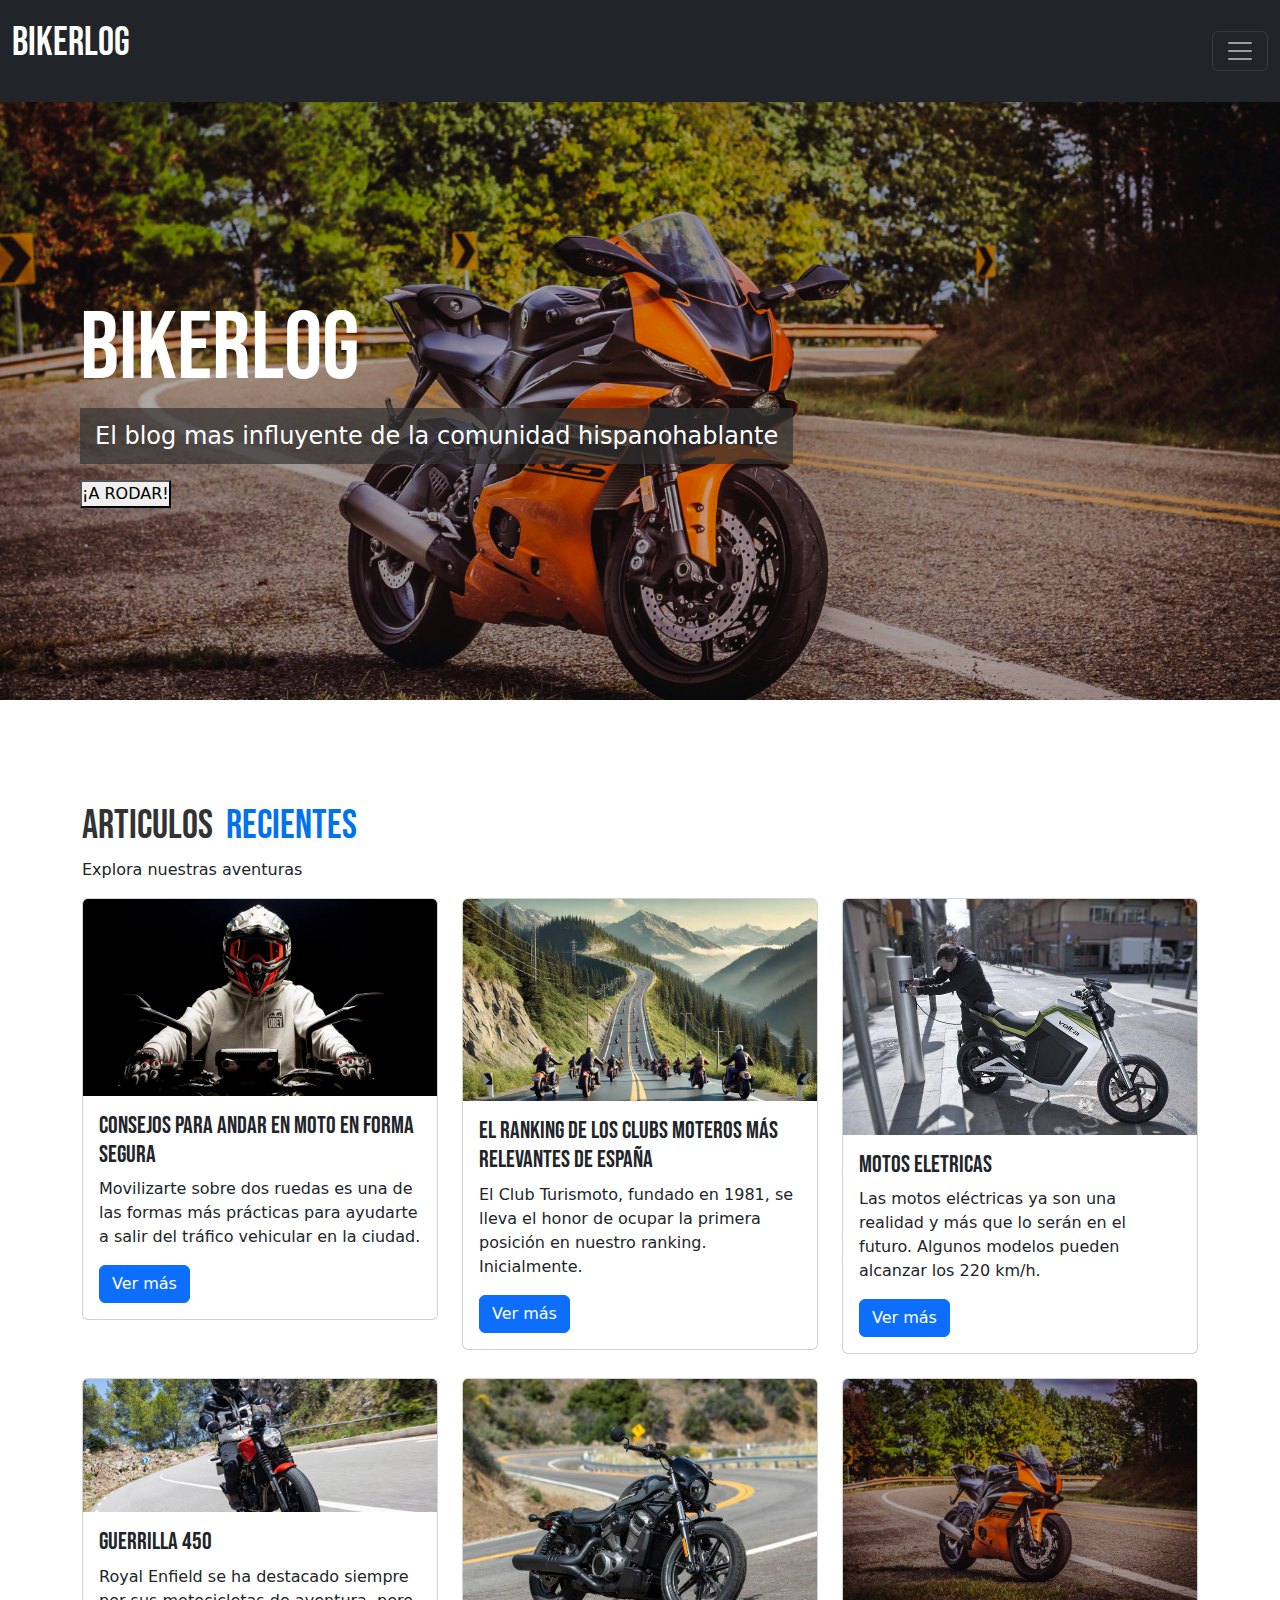
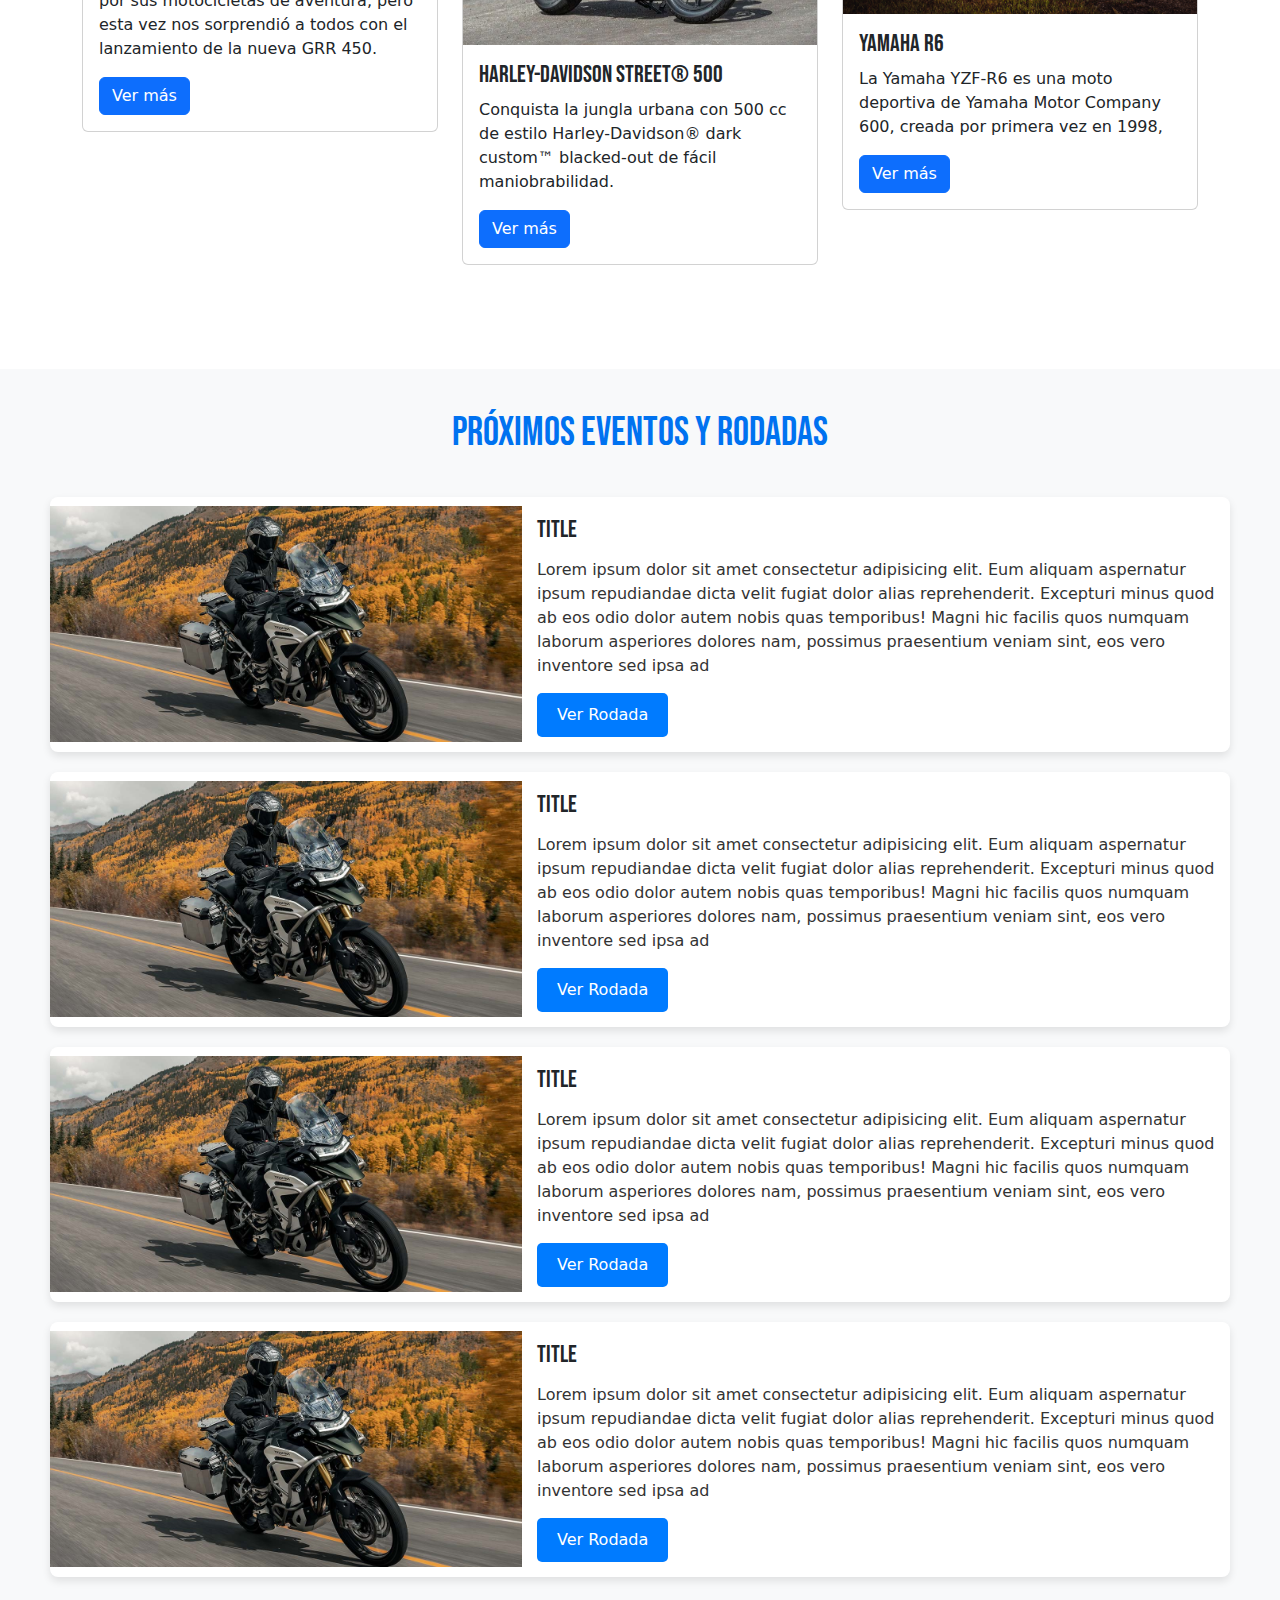
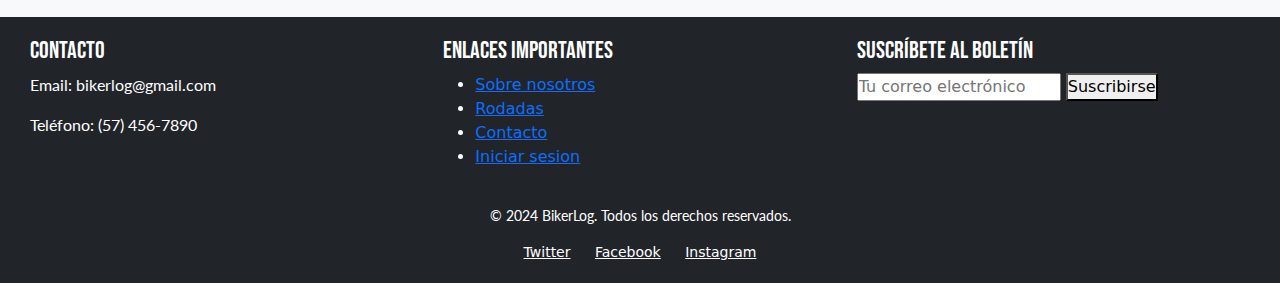
==== commit ea88c615: "anadi favicon" ====
--- a/index.html
+++ b/index.html
@@ -5,6 +5,7 @@
     <meta name="viewport" content="width=device-width, initial-scale=1.0">
     <title>BIKERLOG</title>
     <link rel="stylesheet" href="/styles/index.css">
+    <link rel="shortcut icon" href="./assets/logo-removebg-preview (1).png" type="image/x-icon">
     <link href="https://cdn.jsdelivr.net/npm/bootstrap@5.3.3/dist/css/bootstrap.min.css" rel="stylesheet" integrity="sha384-QWTKZyjpPEjISv5WaRU9OFeRpok6YctnYmDr5pNlyT2bRjXh0JMhjY6hW+ALEwIH" crossorigin="anonymous">
     <link href="https://stackpath.bootstrapcdn.com/bootstrap/5.3.0/css/bootstrap.min.css" rel="stylesheet">
     <link href="https://cdn.jsdelivr.net/npm/bootstrap@5.3.3/dist/css/bootstrap.min.css" rel="stylesheet" integrity="sha384-QWTKZyjpPEjISv5WaRU9OFeRpok6YctnYmDr5pNlyT2bRjXh0JMhjY6hW+ALEwIH" crossorigin="anonymous">
@@ -163,40 +164,44 @@
             <article class="rodada-card-container">
                 <img src="./assets/Imagen-marcas-triumph-home-grupo-uma-v3.jpg" alt="">
                 <div class="text-container">
-                    <p class="card-title">Andes en Moto: Una Aventura Sobre Dos Ruedas</p>
-                    <p class="card-paragraph">Embárcate en un viaje épico por la Cordillera de los Andes colombianos. Desde los páramos nevados hasta los cálidos valles, nuestras rutas te llevarán a través de paisajes impresionantes, pueblos pintorescos y carreteras sinuosas que pondrán a prueba tus habilidades como motociclista. 
-                    </p>
-                    <a href="https://www.youtube.com/watch?v=hFJ250jgQwM" target="_blank">Ver Rodada</a>
-                </div>
-            </article>
-
-            <article class="rodada-card-container">
-                <img src="./assets/blog.png" alt="">
-                <div class="text-container">
-                    <p class="card-title">Costa Caribe: Sol, Playa y Rodadas Ilimitadas</p>
-                    <p class="card-paragraph">Descubre las joyas ocultas de la costa caribeña colombiana. Rodaremos por carreteras costeras, exploraremos pueblos pesqueros, y nos sumergiremos en la cultura caribeña. ¡Prepárate para disfrutar de playas paradisiacas, aguas cristalinas y una brisa marina refrescante!
-                    </p>
-                    <a href="https://www.youtube.com/watch?v=hFJ250jgQwM" target="_blank" y>Ver Rodada</a>
-                </div>
-            </article>
-
-            <article class="rodada-card-container">
-                <img src="./assets/Los-grandes-cambios-en-la-mecánica-de-motos.jpg" alt="">
-                <div class="text-container">
-                    <p class="card-title">Amazonía Colombiana: Una Aventura Salvaje</p>
-                    <p class="card-paragraph">Adéntrate en la selva amazónica y vive una experiencia única en moto. Atravesaremos ríos caudalosos, exploraremos senderos en la jungla y nos conectaremos con la naturaleza en su estado más puro. ¡Una aventura inolvidable para los amantes de la adrenalina y la vida salvaje! 
-                    </p>
-                    <a href="https://www.youtube.com/watch?v=hFJ250jgQwM" target="_blank" y>Ver Rodada</a>
-                </div>
-            </article>
-
-            <article class="rodada-card-container">
-                <img src="./assets/MOTO_CASCO_DE_ENDURO_1024x1024.webp" alt="">
-                <div class="text-container">
-                    <p class="card-title">Cañones del Chicamocha: Un Viaje al Corazón de Colombia</p>
-                    <p class="card-paragraph">Desciende por los impresionantes cañones del Chicamocha, uno de los más grandes del mundo. Disfruta de vistas panorámicas, recorre carreteras sinuosas y visita pueblos tradicionales. ¡Una aventura que te dejará sin aliento! 
-                    </p>
-                    <a href="https://www.youtube.com/watch?v=hFJ250jgQwM" target="_blank" y>Ver Rodada</a>
+                    <p class="card-title">Title</p>
+                    <p class="card-paragraph">Lorem ipsum dolor sit amet consectetur adipisicing elit. Eum aliquam aspernatur ipsum repudiandae dicta velit fugiat dolor alias reprehenderit. Excepturi minus quod ab eos odio dolor autem nobis quas temporibus!
+                    Magni hic facilis quos numquam laborum asperiores dolores nam, possimus praesentium veniam sint, eos vero inventore sed ipsa ad 
+                    </p>
+                    <button>Ver Rodada</button>
+                </div>
+            </article>
+
+            <article class="rodada-card-container">
+                <img src="./assets/Imagen-marcas-triumph-home-grupo-uma-v3.jpg" alt="">
+                <div class="text-container">
+                    <p class="card-title">Title</p>
+                    <p class="card-paragraph">Lorem ipsum dolor sit amet consectetur adipisicing elit. Eum aliquam aspernatur ipsum repudiandae dicta velit fugiat dolor alias reprehenderit. Excepturi minus quod ab eos odio dolor autem nobis quas temporibus!
+                    Magni hic facilis quos numquam laborum asperiores dolores nam, possimus praesentium veniam sint, eos vero inventore sed ipsa ad
+                    </p>
+                    <button>Ver Rodada</button>
+                </div>
+            </article>
+
+            <article class="rodada-card-container">
+                <img src="./assets/Imagen-marcas-triumph-home-grupo-uma-v3.jpg" alt="">
+                <div class="text-container">
+                    <p class="card-title">Title</p>
+                    <p class="card-paragraph">Lorem ipsum dolor sit amet consectetur adipisicing elit. Eum aliquam aspernatur ipsum repudiandae dicta velit fugiat dolor alias reprehenderit. Excepturi minus quod ab eos odio dolor autem nobis quas temporibus!
+                    Magni hic facilis quos numquam laborum asperiores dolores nam, possimus praesentium veniam sint, eos vero inventore sed ipsa ad 
+                    </p>
+                    <button>Ver Rodada</button>
+                </div>
+            </article>
+
+            <article class="rodada-card-container">
+                <img src="./assets/Imagen-marcas-triumph-home-grupo-uma-v3.jpg" alt="">
+                <div class="text-container">
+                    <p class="card-title">Title</p>
+                    <p class="card-paragraph">Lorem ipsum dolor sit amet consectetur adipisicing elit. Eum aliquam aspernatur ipsum repudiandae dicta velit fugiat dolor alias reprehenderit. Excepturi minus quod ab eos odio dolor autem nobis quas temporibus!
+                    Magni hic facilis quos numquam laborum asperiores dolores nam, possimus praesentium veniam sint, eos vero inventore sed ipsa ad 
+                    </p>
+                    <button>Ver Rodada</button>
                 </div>
             </article>
 
--- a/styles/index.css
+++ b/styles/index.css
@@ -60,7 +60,7 @@
     padding: 10px 15px;
 }
 
-.banner-section button {
+.banner-section a {
     padding: 10px 30px;
     border-radius: 10px;
     font-family: var(--font-text);
@@ -69,9 +69,11 @@
     border: none;
     background-color: var(--color-text);
     color: #333;
-}
-
-.banner-section button:hover {
+    text-decoration: none;
+}
+
+
+.banner-section a:hover {
     border: 2px solid var(--color-text);
     background-color: #1a1a1a;
     color: #fff;
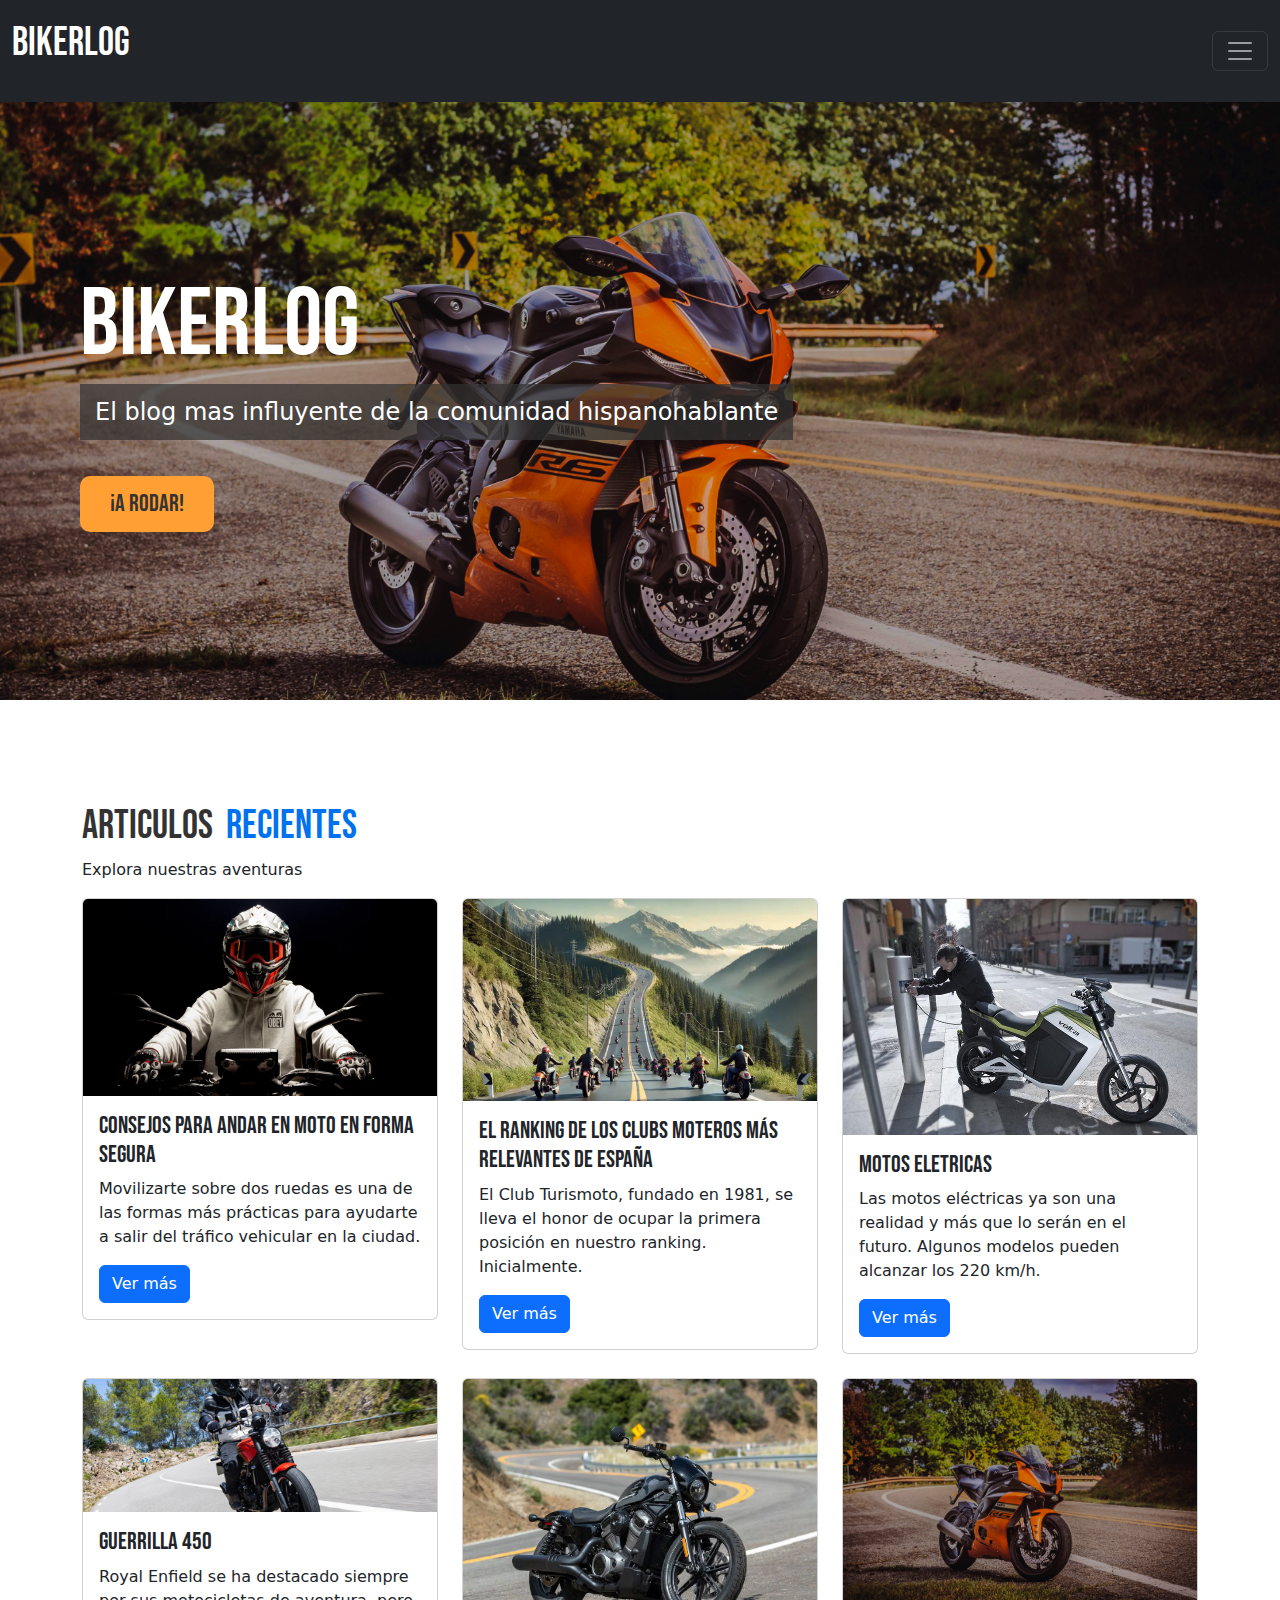
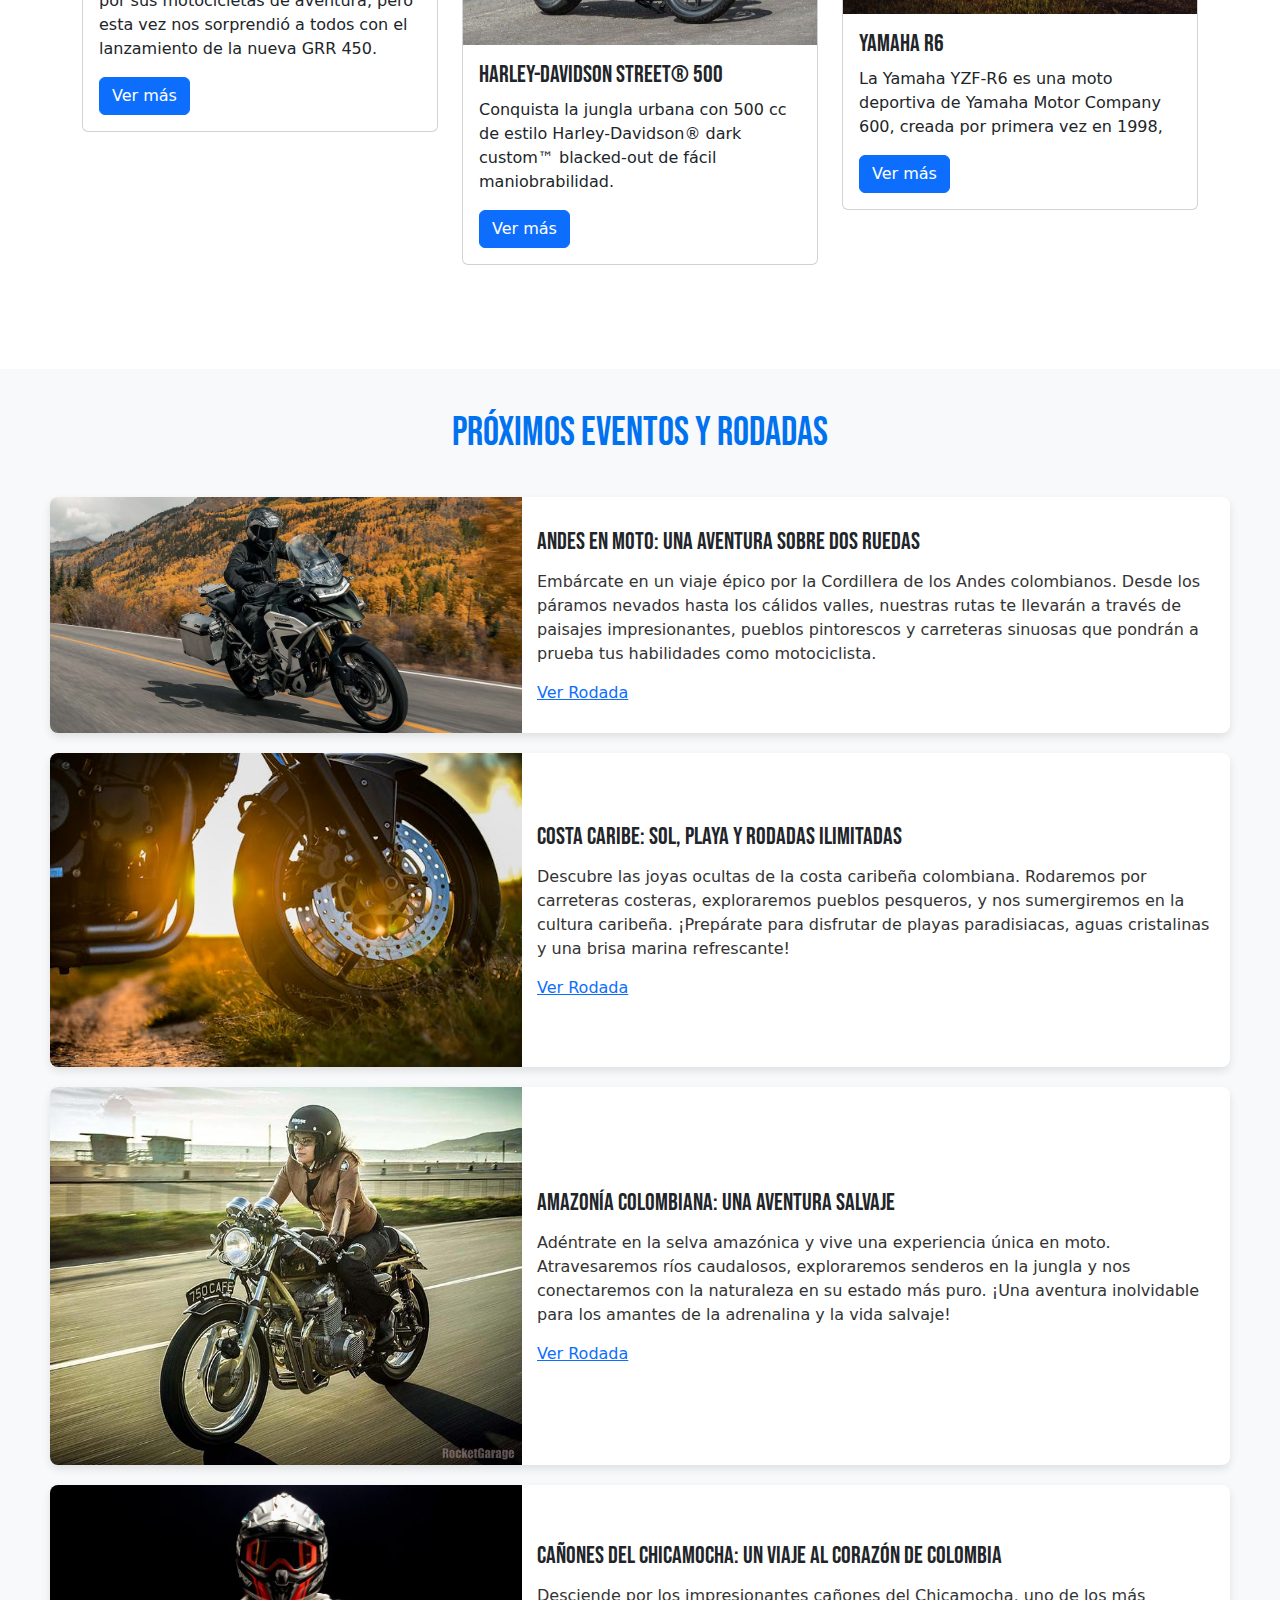
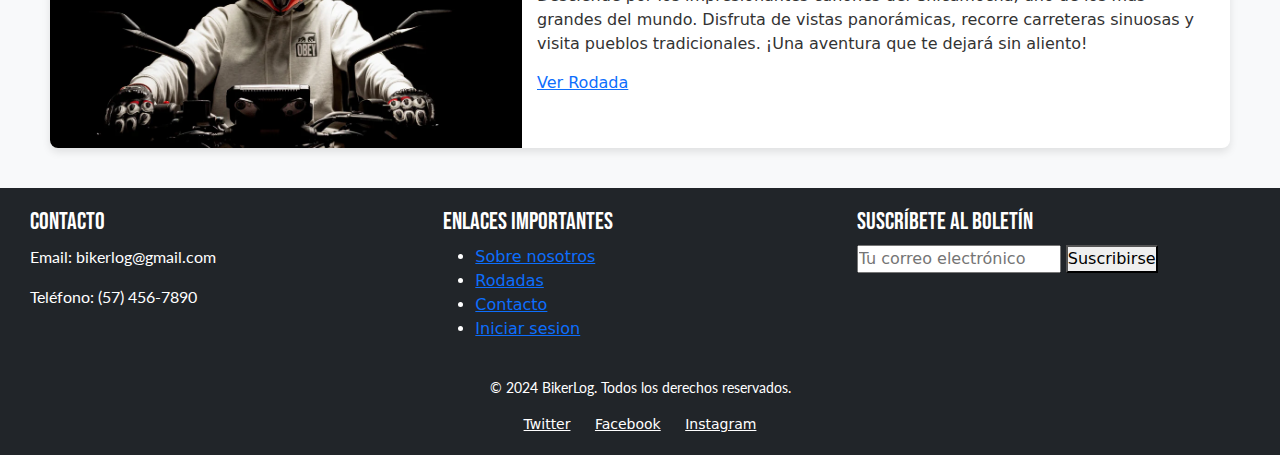
==== commit 28170a3c: "Merge branch 'ISSUES-general-jesus' into resolve-conflicts" ====
--- a/index.html
+++ b/index.html
@@ -71,7 +71,7 @@
           <section class="banner-section">
               <h1>BikerLog</h1> 
               <p>El blog mas influyente de la comunidad hispanohablante</p>
-              <button>¡A RODAR!</button>
+              <a href="#cards-section">¡A RODAR!</a>
           </section>
     </header>
 <main>
@@ -164,44 +164,40 @@
             <article class="rodada-card-container">
                 <img src="./assets/Imagen-marcas-triumph-home-grupo-uma-v3.jpg" alt="">
                 <div class="text-container">
-                    <p class="card-title">Title</p>
-                    <p class="card-paragraph">Lorem ipsum dolor sit amet consectetur adipisicing elit. Eum aliquam aspernatur ipsum repudiandae dicta velit fugiat dolor alias reprehenderit. Excepturi minus quod ab eos odio dolor autem nobis quas temporibus!
-                    Magni hic facilis quos numquam laborum asperiores dolores nam, possimus praesentium veniam sint, eos vero inventore sed ipsa ad 
-                    </p>
-                    <button>Ver Rodada</button>
-                </div>
-            </article>
-
-            <article class="rodada-card-container">
-                <img src="./assets/Imagen-marcas-triumph-home-grupo-uma-v3.jpg" alt="">
-                <div class="text-container">
-                    <p class="card-title">Title</p>
-                    <p class="card-paragraph">Lorem ipsum dolor sit amet consectetur adipisicing elit. Eum aliquam aspernatur ipsum repudiandae dicta velit fugiat dolor alias reprehenderit. Excepturi minus quod ab eos odio dolor autem nobis quas temporibus!
-                    Magni hic facilis quos numquam laborum asperiores dolores nam, possimus praesentium veniam sint, eos vero inventore sed ipsa ad
-                    </p>
-                    <button>Ver Rodada</button>
-                </div>
-            </article>
-
-            <article class="rodada-card-container">
-                <img src="./assets/Imagen-marcas-triumph-home-grupo-uma-v3.jpg" alt="">
-                <div class="text-container">
-                    <p class="card-title">Title</p>
-                    <p class="card-paragraph">Lorem ipsum dolor sit amet consectetur adipisicing elit. Eum aliquam aspernatur ipsum repudiandae dicta velit fugiat dolor alias reprehenderit. Excepturi minus quod ab eos odio dolor autem nobis quas temporibus!
-                    Magni hic facilis quos numquam laborum asperiores dolores nam, possimus praesentium veniam sint, eos vero inventore sed ipsa ad 
-                    </p>
-                    <button>Ver Rodada</button>
-                </div>
-            </article>
-
-            <article class="rodada-card-container">
-                <img src="./assets/Imagen-marcas-triumph-home-grupo-uma-v3.jpg" alt="">
-                <div class="text-container">
-                    <p class="card-title">Title</p>
-                    <p class="card-paragraph">Lorem ipsum dolor sit amet consectetur adipisicing elit. Eum aliquam aspernatur ipsum repudiandae dicta velit fugiat dolor alias reprehenderit. Excepturi minus quod ab eos odio dolor autem nobis quas temporibus!
-                    Magni hic facilis quos numquam laborum asperiores dolores nam, possimus praesentium veniam sint, eos vero inventore sed ipsa ad 
-                    </p>
-                    <button>Ver Rodada</button>
+                    <p class="card-title">Andes en Moto: Una Aventura Sobre Dos Ruedas</p>
+                    <p class="card-paragraph">Embárcate en un viaje épico por la Cordillera de los Andes colombianos. Desde los páramos nevados hasta los cálidos valles, nuestras rutas te llevarán a través de paisajes impresionantes, pueblos pintorescos y carreteras sinuosas que pondrán a prueba tus habilidades como motociclista. 
+                    </p>
+                    <a href="https://www.youtube.com/watch?v=hFJ250jgQwM" target="_blank">Ver Rodada</a>
+                </div>
+            </article>
+
+            <article class="rodada-card-container">
+                <img src="./assets/blog.png" alt="">
+                <div class="text-container">
+                    <p class="card-title">Costa Caribe: Sol, Playa y Rodadas Ilimitadas</p>
+                    <p class="card-paragraph">Descubre las joyas ocultas de la costa caribeña colombiana. Rodaremos por carreteras costeras, exploraremos pueblos pesqueros, y nos sumergiremos en la cultura caribeña. ¡Prepárate para disfrutar de playas paradisiacas, aguas cristalinas y una brisa marina refrescante!
+                    </p>
+                    <a href="https://www.youtube.com/watch?v=hFJ250jgQwM" target="_blank" y>Ver Rodada</a>
+                </div>
+            </article>
+
+            <article class="rodada-card-container">
+                <img src="./assets/Los-grandes-cambios-en-la-mecánica-de-motos.jpg" alt="">
+                <div class="text-container">
+                    <p class="card-title">Amazonía Colombiana: Una Aventura Salvaje</p>
+                    <p class="card-paragraph">Adéntrate en la selva amazónica y vive una experiencia única en moto. Atravesaremos ríos caudalosos, exploraremos senderos en la jungla y nos conectaremos con la naturaleza en su estado más puro. ¡Una aventura inolvidable para los amantes de la adrenalina y la vida salvaje! 
+                    </p>
+                    <a href="https://www.youtube.com/watch?v=hFJ250jgQwM" target="_blank" y>Ver Rodada</a>
+                </div>
+            </article>
+
+            <article class="rodada-card-container">
+                <img src="./assets/MOTO_CASCO_DE_ENDURO_1024x1024.webp" alt="">
+                <div class="text-container">
+                    <p class="card-title">Cañones del Chicamocha: Un Viaje al Corazón de Colombia</p>
+                    <p class="card-paragraph">Desciende por los impresionantes cañones del Chicamocha, uno de los más grandes del mundo. Disfruta de vistas panorámicas, recorre carreteras sinuosas y visita pueblos tradicionales. ¡Una aventura que te dejará sin aliento! 
+                    </p>
+                    <a href="https://www.youtube.com/watch?v=hFJ250jgQwM" target="_blank" y>Ver Rodada</a>
                 </div>
             </article>
 
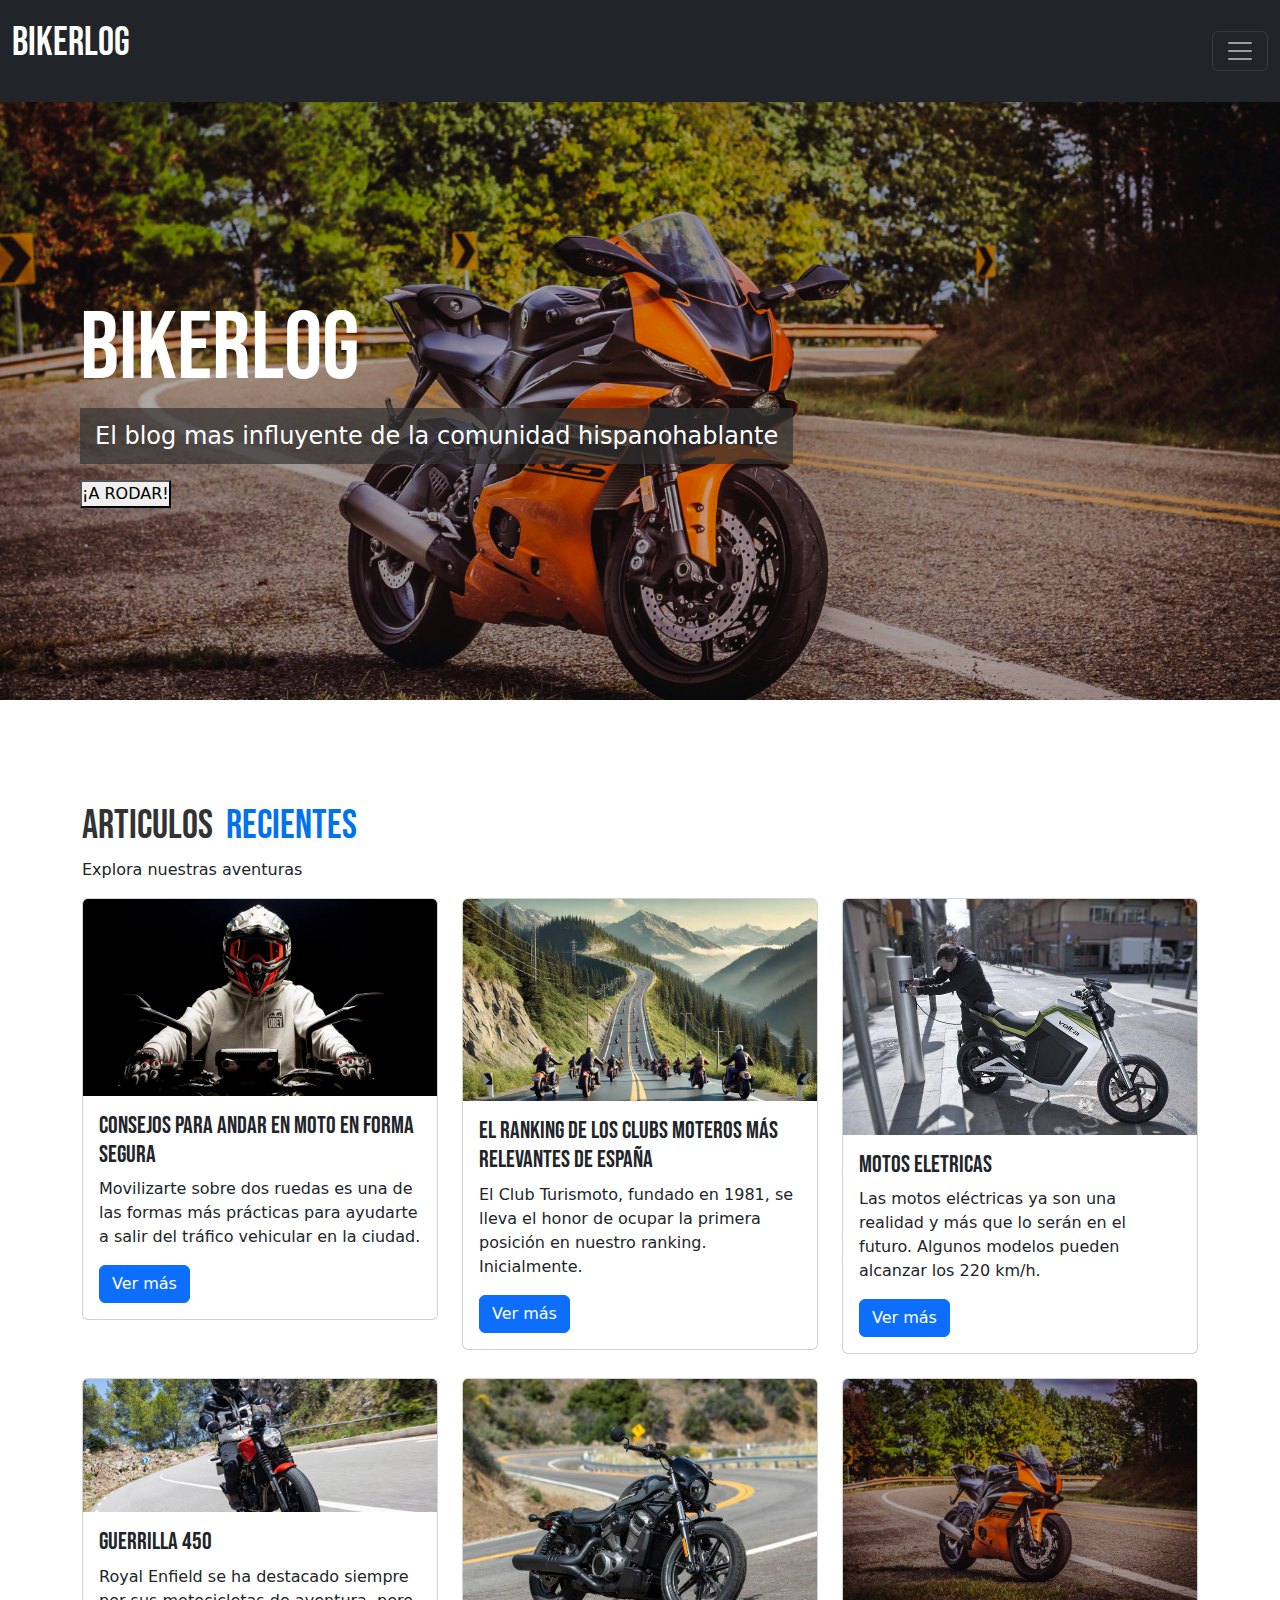
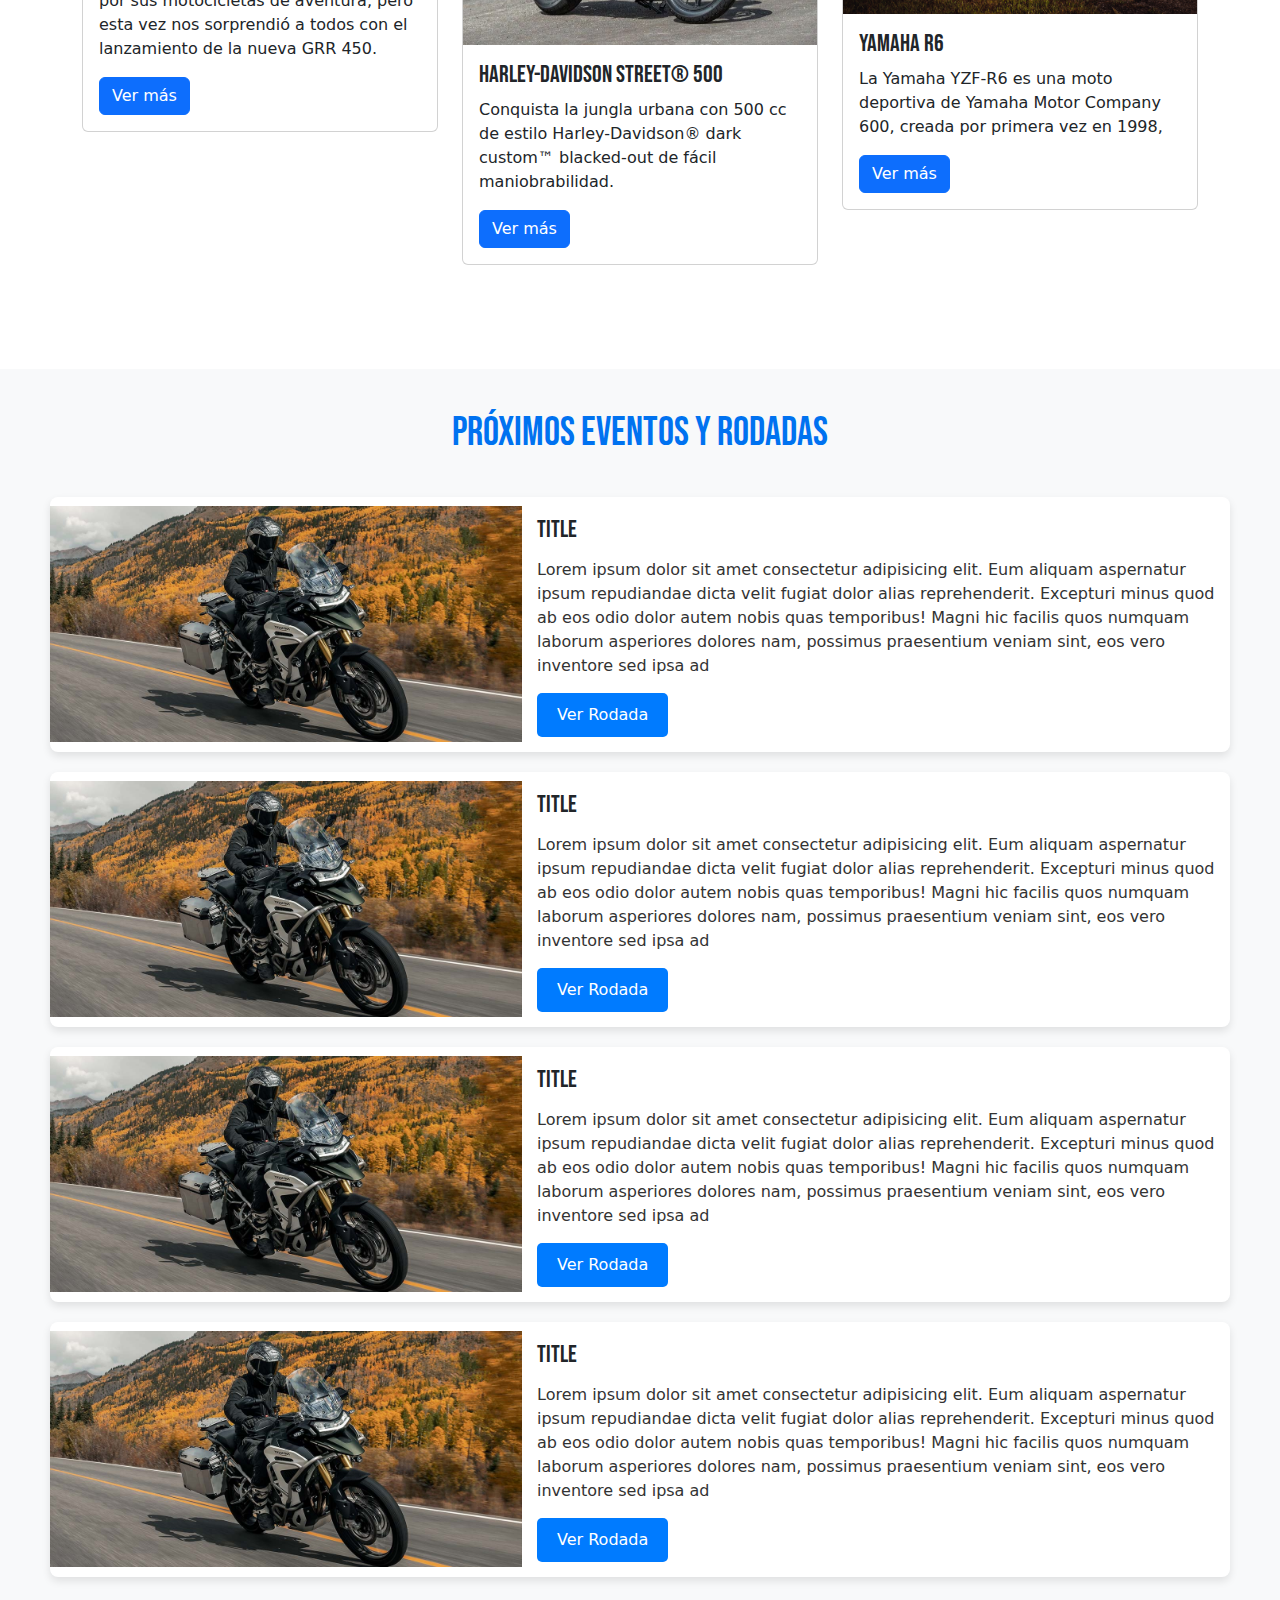
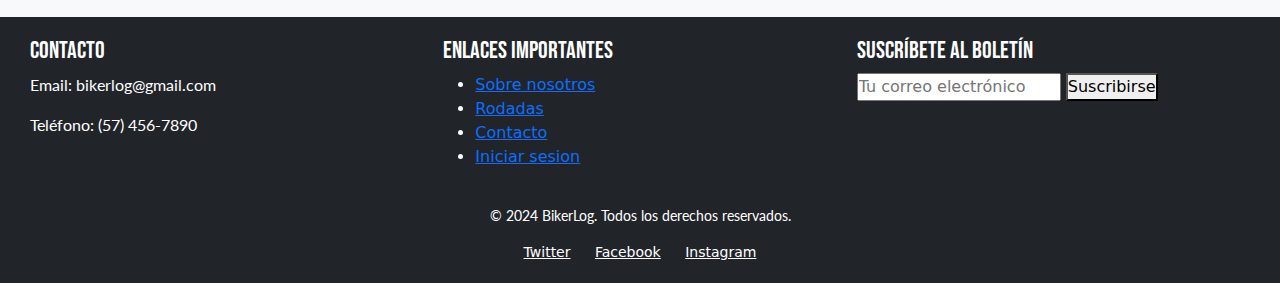
==== commit 0d843a89: "anadi link a los botones rodada" ====
--- a/index.html
+++ b/index.html
@@ -71,7 +71,7 @@
           <section class="banner-section">
               <h1>BikerLog</h1> 
               <p>El blog mas influyente de la comunidad hispanohablante</p>
-              <a href="#cards-section">¡A RODAR!</a>
+              <button>¡A RODAR!</button>
           </section>
     </header>
 <main>
@@ -164,40 +164,45 @@
             <article class="rodada-card-container">
                 <img src="./assets/Imagen-marcas-triumph-home-grupo-uma-v3.jpg" alt="">
                 <div class="text-container">
-                    <p class="card-title">Andes en Moto: Una Aventura Sobre Dos Ruedas</p>
-                    <p class="card-paragraph">Embárcate en un viaje épico por la Cordillera de los Andes colombianos. Desde los páramos nevados hasta los cálidos valles, nuestras rutas te llevarán a través de paisajes impresionantes, pueblos pintorescos y carreteras sinuosas que pondrán a prueba tus habilidades como motociclista. 
-                    </p>
-                    <a href="https://www.youtube.com/watch?v=hFJ250jgQwM" target="_blank">Ver Rodada</a>
-                </div>
-            </article>
-
-            <article class="rodada-card-container">
-                <img src="./assets/blog.png" alt="">
-                <div class="text-container">
-                    <p class="card-title">Costa Caribe: Sol, Playa y Rodadas Ilimitadas</p>
-                    <p class="card-paragraph">Descubre las joyas ocultas de la costa caribeña colombiana. Rodaremos por carreteras costeras, exploraremos pueblos pesqueros, y nos sumergiremos en la cultura caribeña. ¡Prepárate para disfrutar de playas paradisiacas, aguas cristalinas y una brisa marina refrescante!
-                    </p>
-                    <a href="https://www.youtube.com/watch?v=hFJ250jgQwM" target="_blank" y>Ver Rodada</a>
-                </div>
-            </article>
-
-            <article class="rodada-card-container">
-                <img src="./assets/Los-grandes-cambios-en-la-mecánica-de-motos.jpg" alt="">
-                <div class="text-container">
-                    <p class="card-title">Amazonía Colombiana: Una Aventura Salvaje</p>
-                    <p class="card-paragraph">Adéntrate en la selva amazónica y vive una experiencia única en moto. Atravesaremos ríos caudalosos, exploraremos senderos en la jungla y nos conectaremos con la naturaleza en su estado más puro. ¡Una aventura inolvidable para los amantes de la adrenalina y la vida salvaje! 
-                    </p>
-                    <a href="https://www.youtube.com/watch?v=hFJ250jgQwM" target="_blank" y>Ver Rodada</a>
-                </div>
-            </article>
-
-            <article class="rodada-card-container">
-                <img src="./assets/MOTO_CASCO_DE_ENDURO_1024x1024.webp" alt="">
-                <div class="text-container">
-                    <p class="card-title">Cañones del Chicamocha: Un Viaje al Corazón de Colombia</p>
-                    <p class="card-paragraph">Desciende por los impresionantes cañones del Chicamocha, uno de los más grandes del mundo. Disfruta de vistas panorámicas, recorre carreteras sinuosas y visita pueblos tradicionales. ¡Una aventura que te dejará sin aliento! 
-                    </p>
-                    <a href="https://www.youtube.com/watch?v=hFJ250jgQwM" target="_blank" y>Ver Rodada</a>
+                    <p class="card-title">Title</p>
+                    <p class="card-paragraph">Lorem ipsum dolor sit amet consectetur adipisicing elit. Eum aliquam aspernatur ipsum repudiandae dicta velit fugiat dolor alias reprehenderit. Excepturi minus quod ab eos odio dolor autem nobis quas temporibus!
+                    Magni hic facilis quos numquam laborum asperiores dolores nam, possimus praesentium veniam sint, eos vero inventore sed ipsa ad 
+                    </p>
+                    <a href="./pages/blog.html"><button>Ver Rodada</button></a>
+                </div>
+            </article>
+
+            <article class="rodada-card-container">
+                <img src="./assets/Imagen-marcas-triumph-home-grupo-uma-v3.jpg" alt="">
+                <div class="text-container">
+                    <p class="card-title">Title</p>
+                    <p class="card-paragraph">Lorem ipsum dolor sit amet consectetur adipisicing elit. Eum aliquam aspernatur ipsum repudiandae dicta velit fugiat dolor alias reprehenderit. Excepturi minus quod ab eos odio dolor autem nobis quas temporibus!
+                    Magni hic facilis quos numquam laborum asperiores dolores nam, possimus praesentium veniam sint, eos vero inventore sed ipsa ad
+                    </p>
+                    <a href="./pages/blog.html"><button>Ver Rodada</button></a>
+                </div>
+            </article>
+
+            <article class="rodada-card-container">
+                <img src="./assets/Imagen-marcas-triumph-home-grupo-uma-v3.jpg" alt="">
+                <div class="text-container">
+                    <p class="card-title">Title</p>
+                    <p class="card-paragraph">Lorem ipsum dolor sit amet consectetur adipisicing elit. Eum aliquam aspernatur ipsum repudiandae dicta velit fugiat dolor alias reprehenderit. Excepturi minus quod ab eos odio dolor autem nobis quas temporibus!
+                    Magni hic facilis quos numquam laborum asperiores dolores nam, possimus praesentium veniam sint, eos vero inventore sed ipsa ad 
+                    </p>
+                    <a href="./pages/blog.html"><button>Ver Rodada</button></a>
+
+                </div>
+            </article>
+
+            <article class="rodada-card-container">
+                <img src="./assets/Imagen-marcas-triumph-home-grupo-uma-v3.jpg" alt="">
+                <div class="text-container">
+                    <p class="card-title">Title</p>
+                    <p class="card-paragraph">Lorem ipsum dolor sit amet consectetur adipisicing elit. Eum aliquam aspernatur ipsum repudiandae dicta velit fugiat dolor alias reprehenderit. Excepturi minus quod ab eos odio dolor autem nobis quas temporibus!
+                    Magni hic facilis quos numquam laborum asperiores dolores nam, possimus praesentium veniam sint, eos vero inventore sed ipsa ad 
+                    </p>
+                    <a href="./pages/blog.html"><button>Ver Rodada</button></a>
                 </div>
             </article>
 
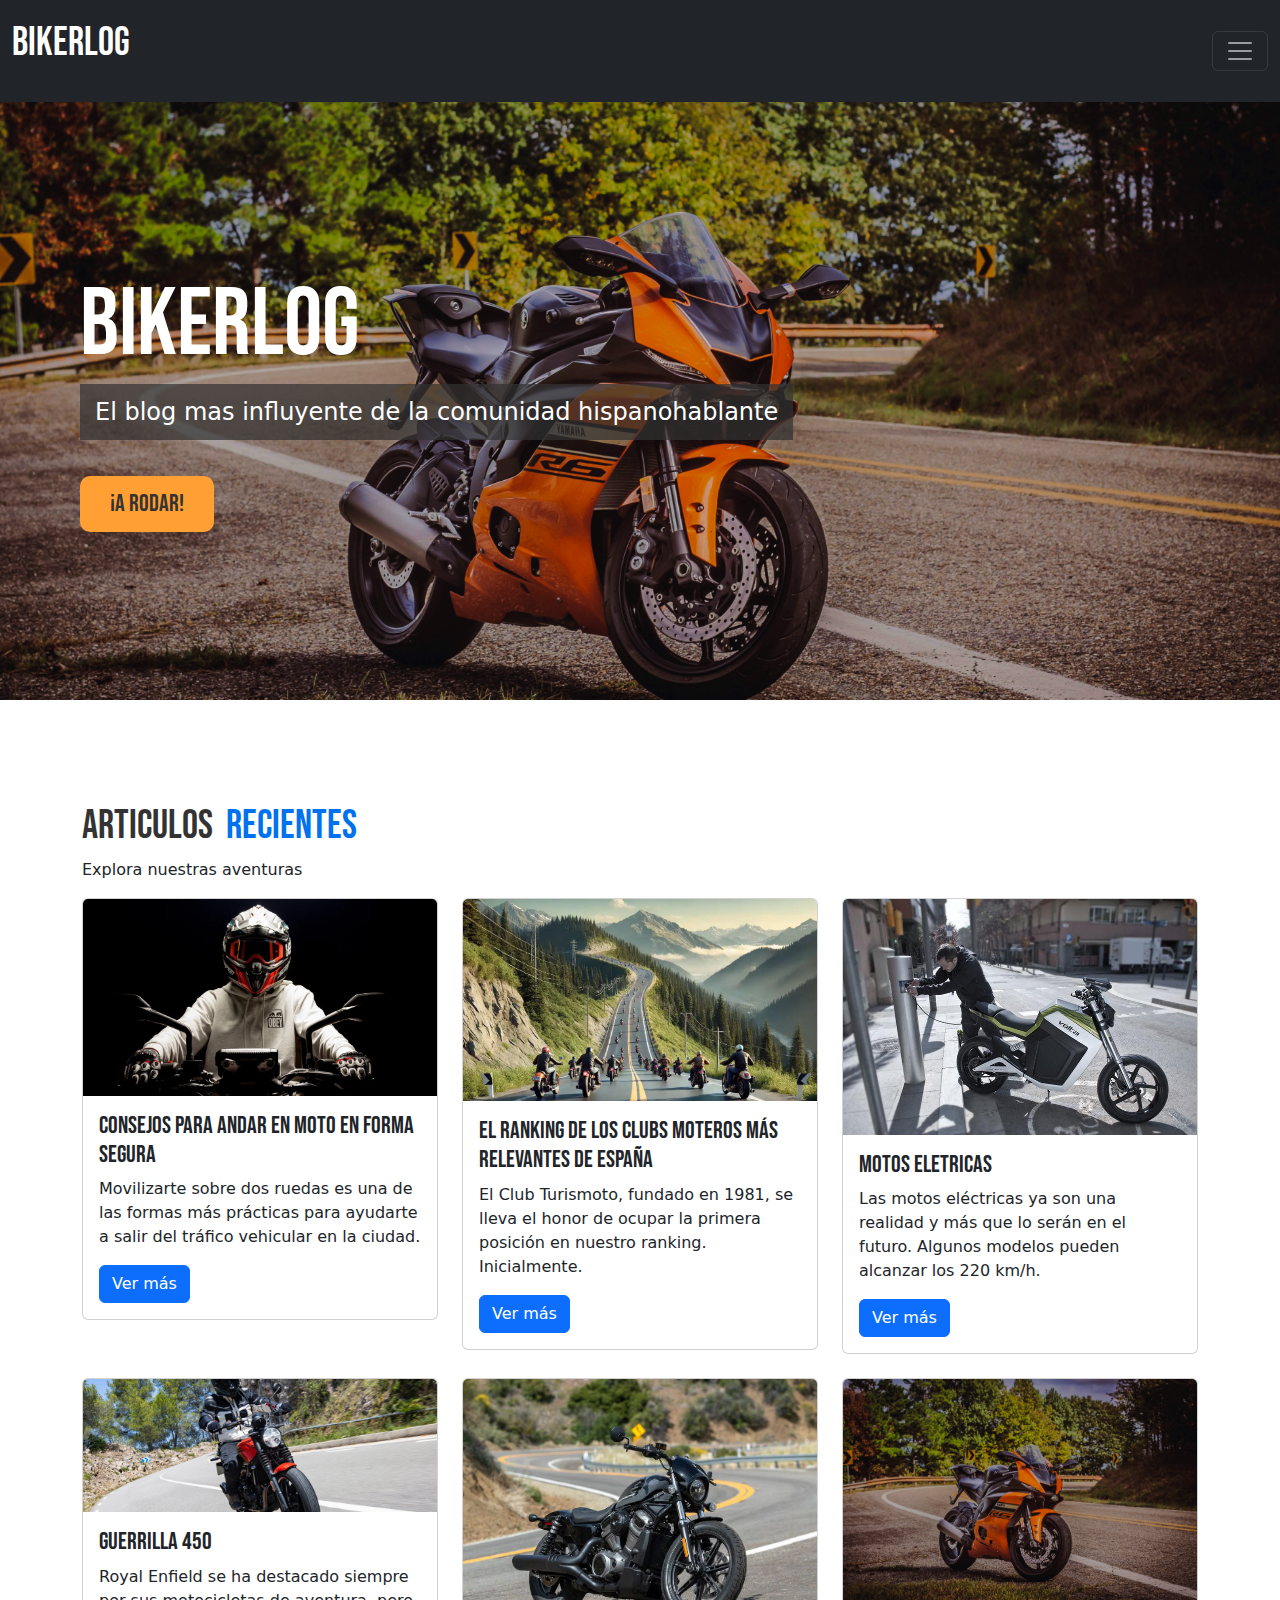
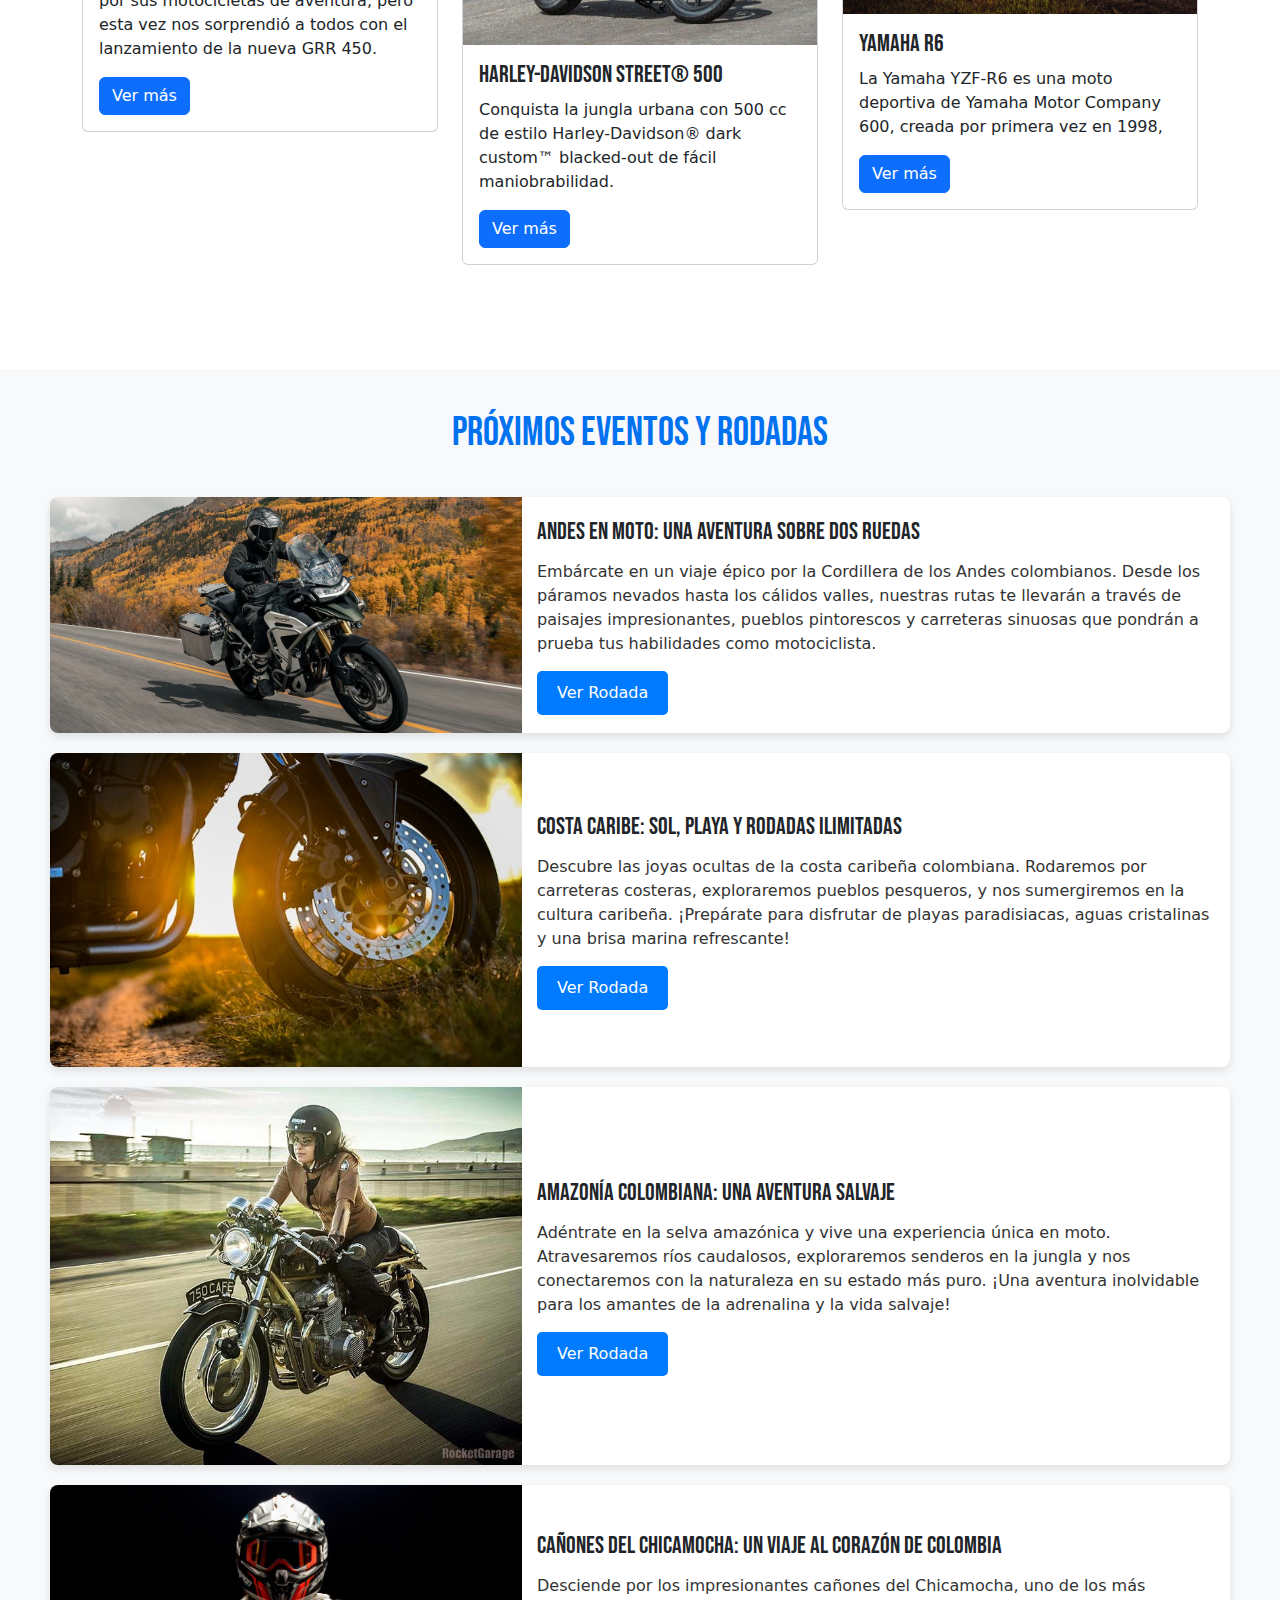
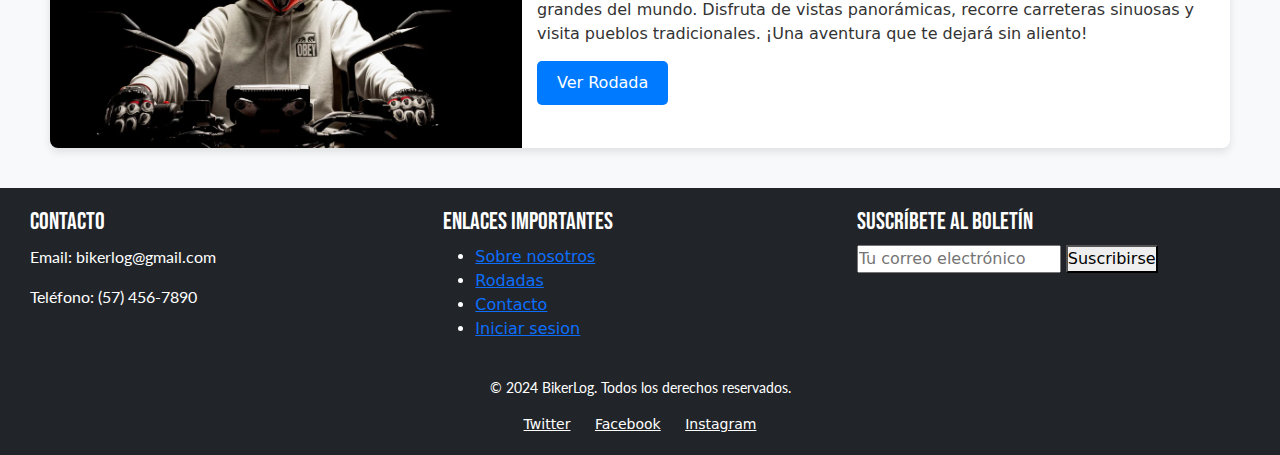
==== commit 3123d94b: "Merge branch 'main' of github.com:jame291104/bikerLog_TF100H" ====
--- a/index.html
+++ b/index.html
@@ -71,7 +71,7 @@
           <section class="banner-section">
               <h1>BikerLog</h1> 
               <p>El blog mas influyente de la comunidad hispanohablante</p>
-              <button>¡A RODAR!</button>
+              <a href="#cards-section">¡A RODAR!</a>
           </section>
     </header>
 <main>
@@ -164,45 +164,40 @@
             <article class="rodada-card-container">
                 <img src="./assets/Imagen-marcas-triumph-home-grupo-uma-v3.jpg" alt="">
                 <div class="text-container">
-                    <p class="card-title">Title</p>
-                    <p class="card-paragraph">Lorem ipsum dolor sit amet consectetur adipisicing elit. Eum aliquam aspernatur ipsum repudiandae dicta velit fugiat dolor alias reprehenderit. Excepturi minus quod ab eos odio dolor autem nobis quas temporibus!
-                    Magni hic facilis quos numquam laborum asperiores dolores nam, possimus praesentium veniam sint, eos vero inventore sed ipsa ad 
-                    </p>
-                    <a href="./pages/blog.html"><button>Ver Rodada</button></a>
-                </div>
-            </article>
-
-            <article class="rodada-card-container">
-                <img src="./assets/Imagen-marcas-triumph-home-grupo-uma-v3.jpg" alt="">
-                <div class="text-container">
-                    <p class="card-title">Title</p>
-                    <p class="card-paragraph">Lorem ipsum dolor sit amet consectetur adipisicing elit. Eum aliquam aspernatur ipsum repudiandae dicta velit fugiat dolor alias reprehenderit. Excepturi minus quod ab eos odio dolor autem nobis quas temporibus!
-                    Magni hic facilis quos numquam laborum asperiores dolores nam, possimus praesentium veniam sint, eos vero inventore sed ipsa ad
-                    </p>
-                    <a href="./pages/blog.html"><button>Ver Rodada</button></a>
-                </div>
-            </article>
-
-            <article class="rodada-card-container">
-                <img src="./assets/Imagen-marcas-triumph-home-grupo-uma-v3.jpg" alt="">
-                <div class="text-container">
-                    <p class="card-title">Title</p>
-                    <p class="card-paragraph">Lorem ipsum dolor sit amet consectetur adipisicing elit. Eum aliquam aspernatur ipsum repudiandae dicta velit fugiat dolor alias reprehenderit. Excepturi minus quod ab eos odio dolor autem nobis quas temporibus!
-                    Magni hic facilis quos numquam laborum asperiores dolores nam, possimus praesentium veniam sint, eos vero inventore sed ipsa ad 
-                    </p>
-                    <a href="./pages/blog.html"><button>Ver Rodada</button></a>
-
-                </div>
-            </article>
-
-            <article class="rodada-card-container">
-                <img src="./assets/Imagen-marcas-triumph-home-grupo-uma-v3.jpg" alt="">
-                <div class="text-container">
-                    <p class="card-title">Title</p>
-                    <p class="card-paragraph">Lorem ipsum dolor sit amet consectetur adipisicing elit. Eum aliquam aspernatur ipsum repudiandae dicta velit fugiat dolor alias reprehenderit. Excepturi minus quod ab eos odio dolor autem nobis quas temporibus!
-                    Magni hic facilis quos numquam laborum asperiores dolores nam, possimus praesentium veniam sint, eos vero inventore sed ipsa ad 
-                    </p>
-                    <a href="./pages/blog.html"><button>Ver Rodada</button></a>
+                    <p class="card-title">Andes en Moto: Una Aventura Sobre Dos Ruedas</p>
+                    <p class="card-paragraph">Embárcate en un viaje épico por la Cordillera de los Andes colombianos. Desde los páramos nevados hasta los cálidos valles, nuestras rutas te llevarán a través de paisajes impresionantes, pueblos pintorescos y carreteras sinuosas que pondrán a prueba tus habilidades como motociclista. 
+                    </p>
+                    <button>Ver Rodada</button>
+                </div>
+            </article>
+
+            <article class="rodada-card-container">
+                <img src="./assets/blog.png" alt="">
+                <div class="text-container">
+                    <p class="card-title">Costa Caribe: Sol, Playa y Rodadas Ilimitadas</p>
+                    <p class="card-paragraph">Descubre las joyas ocultas de la costa caribeña colombiana. Rodaremos por carreteras costeras, exploraremos pueblos pesqueros, y nos sumergiremos en la cultura caribeña. ¡Prepárate para disfrutar de playas paradisiacas, aguas cristalinas y una brisa marina refrescante!
+                    </p>
+                    <button>Ver Rodada</button>
+                </div>
+            </article>
+
+            <article class="rodada-card-container">
+                <img src="./assets/Los-grandes-cambios-en-la-mecánica-de-motos.jpg" alt="">
+                <div class="text-container">
+                    <p class="card-title">Amazonía Colombiana: Una Aventura Salvaje</p>
+                    <p class="card-paragraph">Adéntrate en la selva amazónica y vive una experiencia única en moto. Atravesaremos ríos caudalosos, exploraremos senderos en la jungla y nos conectaremos con la naturaleza en su estado más puro. ¡Una aventura inolvidable para los amantes de la adrenalina y la vida salvaje! 
+                    </p>
+                    <button>Ver Rodada</button>
+                </div>
+            </article>
+
+            <article class="rodada-card-container">
+                <img src="./assets/MOTO_CASCO_DE_ENDURO_1024x1024.webp" alt="">
+                <div class="text-container">
+                    <p class="card-title">Cañones del Chicamocha: Un Viaje al Corazón de Colombia</p>
+                    <p class="card-paragraph">Desciende por los impresionantes cañones del Chicamocha, uno de los más grandes del mundo. Disfruta de vistas panorámicas, recorre carreteras sinuosas y visita pueblos tradicionales. ¡Una aventura que te dejará sin aliento! 
+                    </p>
+                    <button>Ver Rodada</button>
                 </div>
             </article>
 
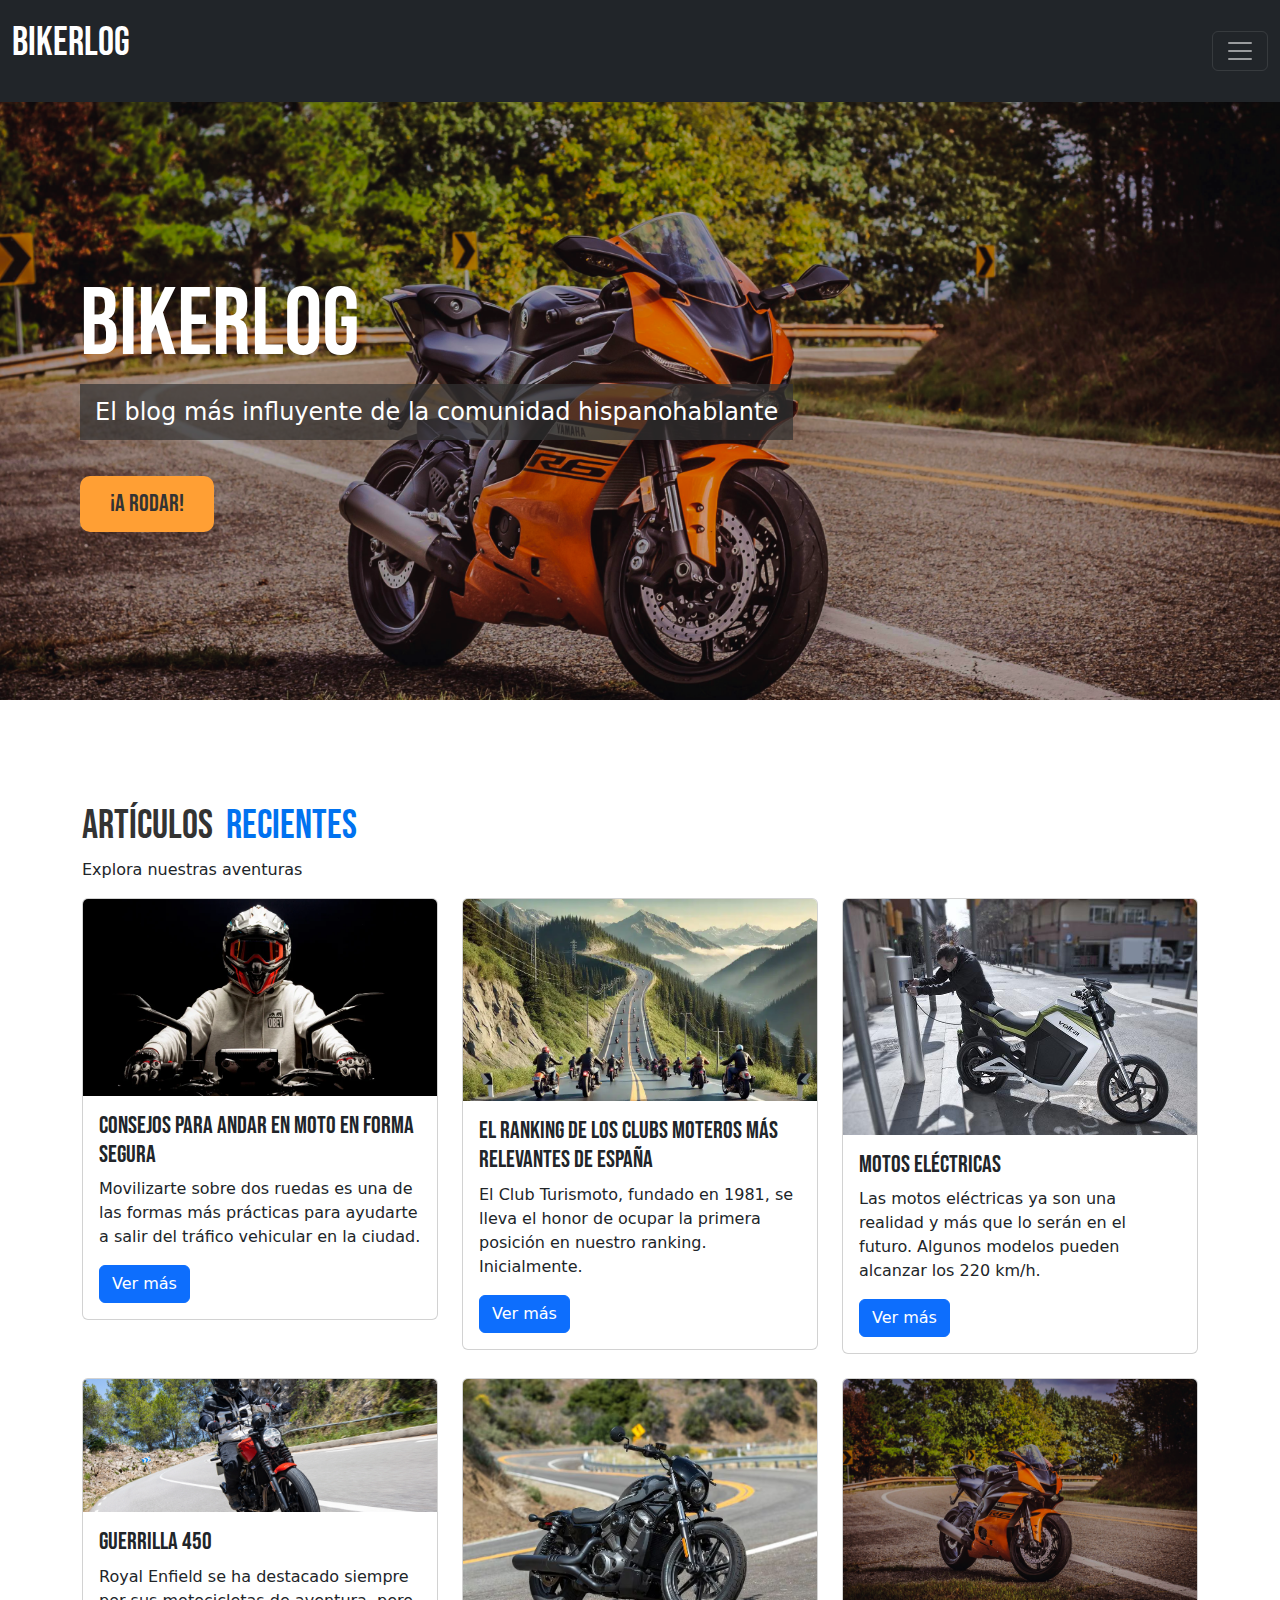
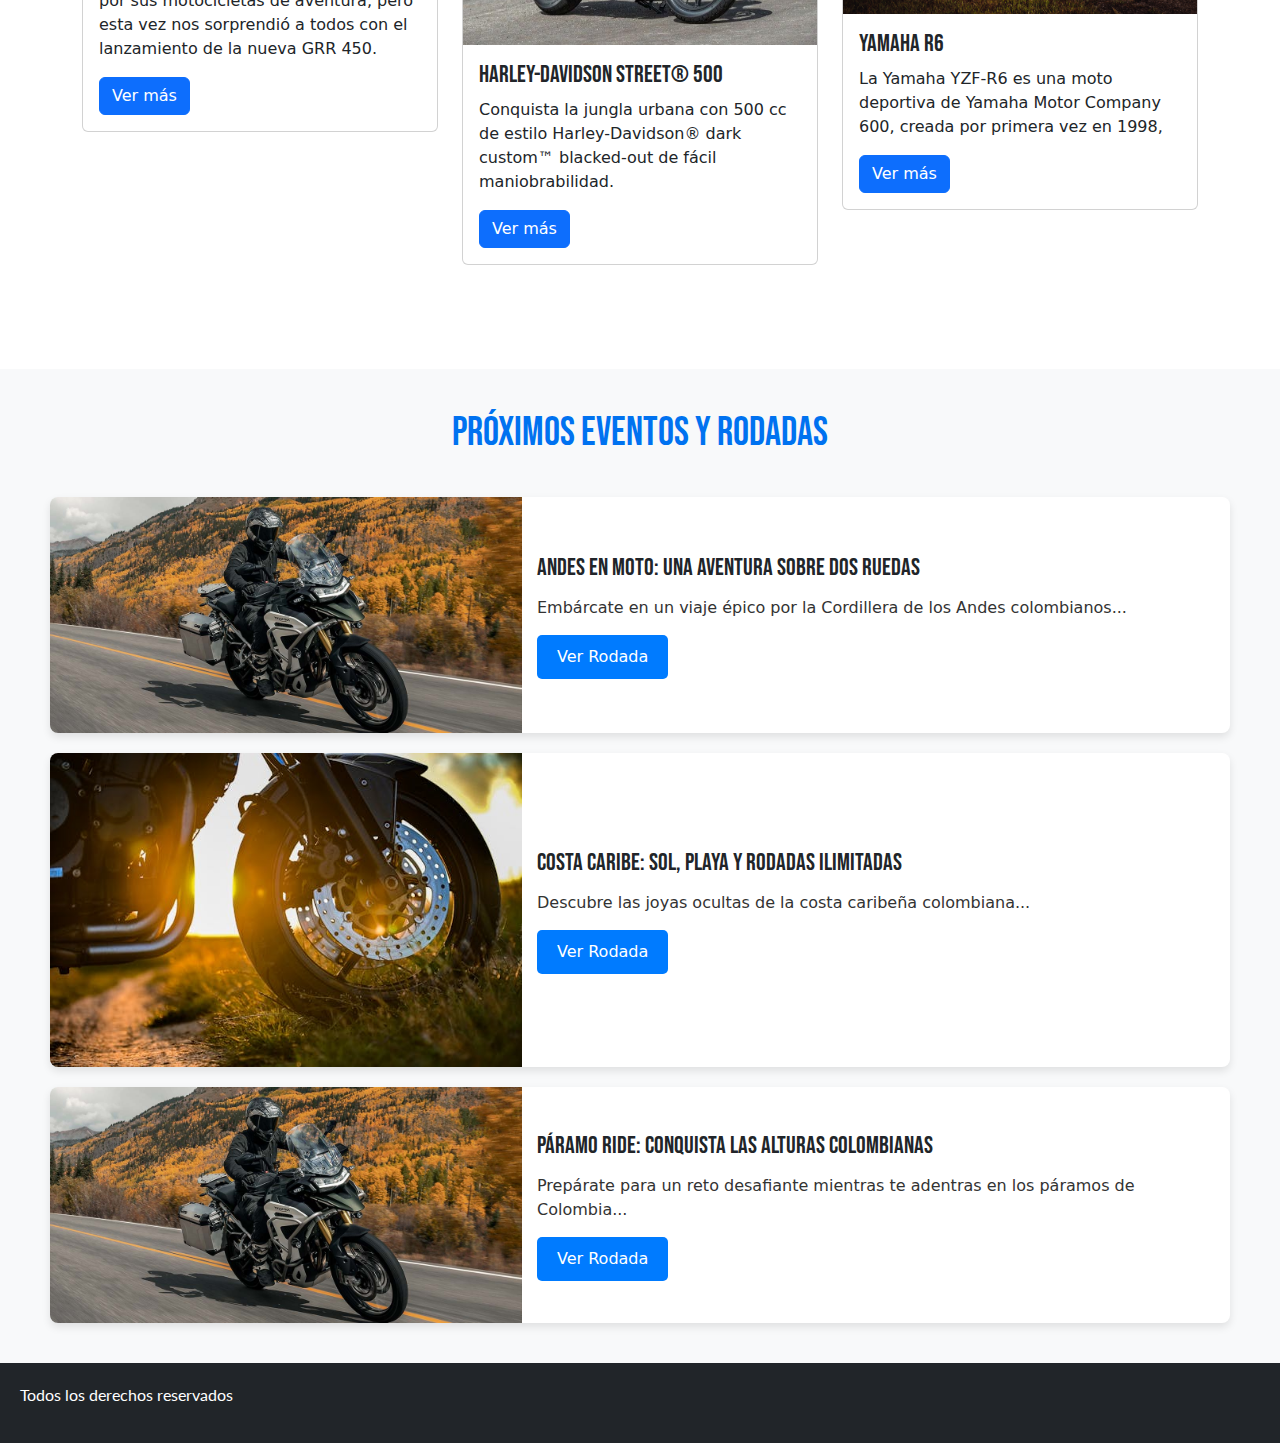
==== commit 2c5a21c9: "correccion de conflicto" ====
--- a/index.html
+++ b/index.html
@@ -7,15 +7,11 @@
     <link rel="stylesheet" href="/styles/index.css">
     <link rel="shortcut icon" href="./assets/logo-removebg-preview (1).png" type="image/x-icon">
     <link href="https://cdn.jsdelivr.net/npm/bootstrap@5.3.3/dist/css/bootstrap.min.css" rel="stylesheet" integrity="sha384-QWTKZyjpPEjISv5WaRU9OFeRpok6YctnYmDr5pNlyT2bRjXh0JMhjY6hW+ALEwIH" crossorigin="anonymous">
-    <link href="https://stackpath.bootstrapcdn.com/bootstrap/5.3.0/css/bootstrap.min.css" rel="stylesheet">
-    <link href="https://cdn.jsdelivr.net/npm/bootstrap@5.3.3/dist/css/bootstrap.min.css" rel="stylesheet" integrity="sha384-QWTKZyjpPEjISv5WaRU9OFeRpok6YctnYmDr5pNlyT2bRjXh0JMhjY6hW+ALEwIH" crossorigin="anonymous">
-    
 </head>
 <body>
     <header>
         <nav class="navbar navbar-dark bg-dark fixed-top">
             <div class="container-fluid">
-              <!-- <a class="navbar-brand" href="#">BIKERLOG</a> -->
               <a class="navbar-brand" href="#">
                   <div class="container-logo">
                     <p>BIKERLOG</p>
@@ -46,201 +42,138 @@
                     <li class="nav-item">
                         <a class="nav-link" href="./pages/loginAdmin.html">Iniciar Sesión</a>
                     </li>
-                    <!-- <li class="nav-item dropdown">
-                      <a class="nav-link dropdown-toggle" href="#" role="button" data-bs-toggle="dropdown" aria-expanded="false">
-                        Dropdown
-                      </a>
-                      <ul class="dropdown-menu dropdown-menu-dark">
-                        <li><a class="dropdown-item" href="#">Action</a></li>
-                        <li><a class="dropdown-item" href="#">Another action</a></li>
-                        <li>
-                          <hr class="dropdown-divider">
-                        </li>
-                        <li><a class="dropdown-item" href="#">Something else here</a></li>
-                      </ul>
-                    </li> -->
                   </ul>
-                  <!-- <form class="d-flex mt-3" role="search">
-                    <input class="form-control me-2" type="search" placeholder="Search" aria-label="Search">
-                    <button class="btn btn-success" type="submit">Search</button>
-                  </form> -->
                 </div>
               </div>
             </div>
           </nav>
           <section class="banner-section">
               <h1>BikerLog</h1> 
-              <p>El blog mas influyente de la comunidad hispanohablante</p>
+              <p>El blog más influyente de la comunidad hispanohablante</p>
               <a href="#cards-section">¡A RODAR!</a>
           </section>
     </header>
-<main>
+    
+    <main>
+        <!-- Section for Cards -->
+        <section id="cards-section" class="py-6">
+            <div class="container">
+                <!-- Título H1 alineado a la izquierda -->
+                <h1 class="text-start mb-2">
+                    <span class="word-1">Artículos</span> 
+                    <span class="word-2">recientes</span>
+                </h1>
+                <!-- Párrafo alineado a la izquierda -->
+                <p class="text-start">Explora nuestras aventuras</p>
 
-     <!-- Section for Cards -->
-     <section id="cards-section" class="py-6">
-        <div class="container">
-            <!-- Título H1 alineado a la izquierda -->
-            <h1 class="text-start mb-2">
-                <span class="word-1">Articulos</span> 
-                <span class="word-2">recientes</span>
-            </h1>
-            <!-- Párrafo alineado a la izquierda -->
-            <p class="text-start">Explora nuestras aventuras</p>
-   
-            <div class="row">
-                <!-- Card 1 -->
-                <div class="col-md-4 mb-4">
-                    <div class="card">
-                        <img src="./assets/MOTO_CASCO_DE_ENDURO_1024x1024.webp" class="card-img-top" alt="Image 1">
-                        <div class="card-body">
-                            <h5 class="card-title">CONSEJOS PARA ANDAR EN MOTO EN FORMA SEGURA</h5>
-                            <p class="card-text">Movilizarte sobre dos ruedas es una de las formas más prácticas para ayudarte a salir del tráfico vehicular en la ciudad.</p>
-                            <a href="./pages/blog.html" class="btn btn-primary mt-auto">Ver más</a>
+                <div class="row">
+                    <!-- Card 1 -->
+                    <div class="col-md-4 mb-4">
+                        <div class="card">
+                            <img src="./assets/MOTO_CASCO_DE_ENDURO_1024x1024.webp" class="card-img-top" alt="Image 1">
+                            <div class="card-body">
+                                <h5 class="card-title">CONSEJOS PARA ANDAR EN MOTO EN FORMA SEGURA</h5>
+                                <p class="card-text">Movilizarte sobre dos ruedas es una de las formas más prácticas para ayudarte a salir del tráfico vehicular en la ciudad.</p>
+                                <a href="./pages/blog.html" class="btn btn-primary mt-auto">Ver más</a>
+                            </div>
                         </div>
                     </div>
-                </div>
-                <!-- Card 2 -->
-                <div class="col-md-4 mb-4">
-                    <div class="card">
-                        <img src="./assets/rankin-club-motero.mejor-espana.webp" class="card-img-top" alt="Image 2">
-                        <div class="card-body">
-                            <h5 class="card-title">El Ranking de los clubs moteros más relevantes de España</h5>
-                            <p class="card-text">El Club Turismoto, fundado en 1981, se lleva el honor de ocupar la primera posición en nuestro ranking. Inicialmente.</p>
-                            <a href="./pages/blog.html" class="btn btn-primary mt-auto">Ver más</a>
+                    <!-- Card 2 -->
+                    <div class="col-md-4 mb-4">
+                        <div class="card">
+                            <img src="./assets/rankin-club-motero.mejor-espana.webp" class="card-img-top" alt="Image 2">
+                            <div class="card-body">
+                                <h5 class="card-title">El Ranking de los clubs moteros más relevantes de España</h5>
+                                <p class="card-text">El Club Turismoto, fundado en 1981, se lleva el honor de ocupar la primera posición en nuestro ranking. Inicialmente.</p>
+                                <a href="./pages/blog.html" class="btn btn-primary mt-auto">Ver más</a>
+                            </div>
                         </div>
                     </div>
-                </div>
-                <!-- Card 3 -->
-                <div class="col-md-4 mb-4">
-                    <div class="card">
-                        <img src="./assets/Motos-eléctricas-Los-grandes-cambios-en-la-mecánica-de-motos.jpg" class="card-img-top" alt="Image 3">
-                        <div class="card-body">
-                            <h5 class="card-title">Motos Eletricas</h5>
-                            <p class="card-text">Las motos eléctricas ya son una realidad y más que lo serán en el futuro. Algunos modelos pueden alcanzar los 220 km/h.</p>
-                            <a href="./pages/blog.html" class="btn btn-primary mt-auto">Ver más</a>
+                    <!-- Card 3 -->
+                    <div class="col-md-4 mb-4">
+                        <div class="card">
+                            <img src="./assets/Motos-eléctricas-Los-grandes-cambios-en-la-mecánica-de-motos.jpg" class="card-img-top" alt="Image 3">
+                            <div class="card-body">
+                                <h5 class="card-title">Motos Eléctricas</h5>
+                                <p class="card-text">Las motos eléctricas ya son una realidad y más que lo serán en el futuro. Algunos modelos pueden alcanzar los 220 km/h.</p>
+                                <a href="./pages/blog.html" class="btn btn-primary mt-auto">Ver más</a>
+                            </div>
                         </div>
                     </div>
-                </div>
-                <!-- Card 4 -->
-                <div class="col-md-4 mb-4">
-                    <div class="card">
-                        <img src="./assets/BANNER-ROYAL-ENFIELD-GUERRILLA-450.webp" class="card-img-top" alt="Image 4">
-                        <div class="card-body">
-                            <h5 class="card-title">Guerrilla 450</h5>
-                            <p class="card-text">Royal Enfield se ha destacado siempre por sus motocicletas de aventura, pero esta vez nos sorprendió a todos con el lanzamiento de la nueva GRR 450.</p>
-                            <a href="./pages/blog.html" class="btn btn-primary mt-auto">Ver más</a>
+                    <!-- Card 4 -->
+                    <div class="col-md-4 mb-4">
+                        <div class="card">
+                            <img src="./assets/BANNER-ROYAL-ENFIELD-GUERRILLA-450.webp" class="card-img-top" alt="Image 4">
+                            <div class="card-body">
+                                <h5 class="card-title">Guerrilla 450</h5>
+                                <p class="card-text">Royal Enfield se ha destacado siempre por sus motocicletas de aventura, pero esta vez nos sorprendió a todos con el lanzamiento de la nueva GRR 450.</p>
+                                <a href="./pages/blog.html" class="btn btn-primary mt-auto">Ver más</a>
+                            </div>
                         </div>
                     </div>
-                </div>
-                <!-- Card 5 -->
-                <div class="col-md-4 mb-4">
-                    <div class="card">
-                        <img src="./assets/Harley-Davidson Nightster.avif" class="card-img-top" alt="Image 5">
-                        <div class="card-body">
-                            <h5 class="card-title">Harley-Davidson Street® 500</h5>
-                            <p class="card-text"> Conquista la jungla urbana con 500 cc de estilo Harley-Davidson® dark custom™ blacked-out de fácil maniobrabilidad.</p>
-                            <a href="./pages/blog.html" class="btn btn-primary mt-auto">Ver más</a>
+                    <!-- Card 5 -->
+                    <div class="col-md-4 mb-4">
+                        <div class="card">
+                            <img src="./assets/Harley-Davidson Nightster.avif" class="card-img-top" alt="Image 5">
+                            <div class="card-body">
+                                <h5 class="card-title">Harley-Davidson Street® 500</h5>
+                                <p class="card-text">Conquista la jungla urbana con 500 cc de estilo Harley-Davidson® dark custom™ blacked-out de fácil maniobrabilidad.</p>
+                                <a href="./pages/blog.html" class="btn btn-primary mt-auto">Ver más</a>
+                            </div>
                         </div>
                     </div>
-                </div>
-                <!-- Card 6 -->
-                <div class="col-md-4 mb-4">
-                    <div class="card">
-                        <img src="./assets/Bikerlog-image-main.png" class="card-img-top" alt="Image 6">
-                        <div class="card-body">
-                            <h5 class="card-title">Yamaha R6</h5>
-                            <p class="card-text">La Yamaha YZF-R6 es una moto deportiva de Yamaha Motor Company 600, creada por primera vez en 1998,</p>
-                            <a href="./pages/blog.html" class="btn btn-primary mt-auto">Ver más</a>
+                    <!-- Card 6 -->
+                    <div class="col-md-4 mb-4">
+                        <div class="card">
+                            <img src="./assets/Bikerlog-image-main.png" class="card-img-top" alt="Image 6">
+                            <div class="card-body">
+                                <h5 class="card-title">Yamaha R6</h5>
+                                <p class="card-text">La Yamaha YZF-R6 es una moto deportiva de Yamaha Motor Company 600, creada por primera vez en 1998,</p>
+                                <a href="./pages/blog.html" class="btn btn-primary mt-auto">Ver más</a>
+                            </div>
                         </div>
                     </div>
                 </div>
             </div>
-        </div>
-    </section>
-    <section class="rodadas-container">
-        <h2 class="eventos">Próximos eventos y rodadas</h2>
-        <section class="cards-section">
+        </section>
+        <!-- Section Rodadas -->
+        <section class="rodadas-container">
+            <h2 class="eventos">Próximos eventos y rodadas</h2>
+            <section class="cards-section">
+                <article class="rodada-card-container">
+                    <img src="./assets/Imagen-marcas-triumph-home-grupo-uma-v3.jpg" alt="">
+                    <div class="text-container">
+                        <p class="card-title">Andes en Moto: Una Aventura Sobre Dos Ruedas</p>
+                        <p class="card-paragraph">Embárcate en un viaje épico por la Cordillera de los Andes colombianos...</p>
+                        <button>Ver Rodada</button>
+                    </div>
+                </article>
+                <article class="rodada-card-container">
+                    <img src="./assets/blog.png" alt="">
+                    <div class="text-container">
+                        <p class="card-title">Costa Caribe: Sol, Playa y Rodadas Ilimitadas</p>
+                        <p class="card-paragraph">Descubre las joyas ocultas de la costa caribeña colombiana...</p>
+                        <button>Ver Rodada</button>
+                    </div>
+                </article>
+                <article class="rodada-card-container">
+                    <img src="./assets/Imagen-marcas-triumph-home-grupo-uma-v3.jpg" alt="">
+                    <div class="text-container">
+                        <p class="card-title">Páramo Ride: Conquista las Alturas Colombianas</p>
+                        <p class="card-paragraph">Prepárate para un reto desafiante mientras te adentras en los páramos de Colombia...</p>
+                        <button>Ver Rodada</button>
+                    </div>
+                </article>
+            </section>
+        </section>
+    </main>
 
-            <article class="rodada-card-container">
-                <img src="./assets/Imagen-marcas-triumph-home-grupo-uma-v3.jpg" alt="">
-                <div class="text-container">
-                    <p class="card-title">Andes en Moto: Una Aventura Sobre Dos Ruedas</p>
-                    <p class="card-paragraph">Embárcate en un viaje épico por la Cordillera de los Andes colombianos. Desde los páramos nevados hasta los cálidos valles, nuestras rutas te llevarán a través de paisajes impresionantes, pueblos pintorescos y carreteras sinuosas que pondrán a prueba tus habilidades como motociclista. 
-                    </p>
-                    <button>Ver Rodada</button>
-                </div>
-            </article>
-
-            <article class="rodada-card-container">
-                <img src="./assets/blog.png" alt="">
-                <div class="text-container">
-                    <p class="card-title">Costa Caribe: Sol, Playa y Rodadas Ilimitadas</p>
-                    <p class="card-paragraph">Descubre las joyas ocultas de la costa caribeña colombiana. Rodaremos por carreteras costeras, exploraremos pueblos pesqueros, y nos sumergiremos en la cultura caribeña. ¡Prepárate para disfrutar de playas paradisiacas, aguas cristalinas y una brisa marina refrescante!
-                    </p>
-                    <button>Ver Rodada</button>
-                </div>
-            </article>
-
-            <article class="rodada-card-container">
-                <img src="./assets/Los-grandes-cambios-en-la-mecánica-de-motos.jpg" alt="">
-                <div class="text-container">
-                    <p class="card-title">Amazonía Colombiana: Una Aventura Salvaje</p>
-                    <p class="card-paragraph">Adéntrate en la selva amazónica y vive una experiencia única en moto. Atravesaremos ríos caudalosos, exploraremos senderos en la jungla y nos conectaremos con la naturaleza en su estado más puro. ¡Una aventura inolvidable para los amantes de la adrenalina y la vida salvaje! 
-                    </p>
-                    <button>Ver Rodada</button>
-                </div>
-            </article>
-
-            <article class="rodada-card-container">
-                <img src="./assets/MOTO_CASCO_DE_ENDURO_1024x1024.webp" alt="">
-                <div class="text-container">
-                    <p class="card-title">Cañones del Chicamocha: Un Viaje al Corazón de Colombia</p>
-                    <p class="card-paragraph">Desciende por los impresionantes cañones del Chicamocha, uno de los más grandes del mundo. Disfruta de vistas panorámicas, recorre carreteras sinuosas y visita pueblos tradicionales. ¡Una aventura que te dejará sin aliento! 
-                    </p>
-                    <button>Ver Rodada</button>
-                </div>
-            </article>
-
-        </section>
-    </section>
-</main> 
-<footer>
-    <div class="footer-content">
-        <div id="contacto" class="contact-info">
-            <h4>Contacto</h4>
-            <p>Email: bikerlog@gmail.com</p>
-            <p>Teléfono: (57) 456-7890</p>
-        </div>
-        
-        <div class="links">
-            <h4>Enlaces importantes</h4>
-            <ul>
-                <li><a href="./pages/aboutUs.html">Sobre nosotros</a></li>
-                <li><a href="#">Rodadas</a></li>
-                <li><a href="#contacto">Contacto</a></li>
-                <li><a href="./pages/loginAdmin.html">Iniciar sesion</a></li>
-            </ul>
-        </div>
-        
-        <div class="newsletter">
-            <h4>Suscríbete al boletín</h4>
-            <form action="/suscripcion" method="post">
-                <input type="email" placeholder="Tu correo electrónico" required>
-                <button type="submit">Suscribirse</button>
-            </form>
-        </div>
-    </div>
-
-    <div class="footer-bottom">
-        <p>&copy; 2024 BikerLog. Todos los derechos reservados.</p>
-        <div class="social-media">
-            <a href="https://twitter.com" target="_blank">Twitter</a>
-            <a href="https://facebook.com" target="_blank">Facebook</a>
-            <a href="https://instagram.com" target="_blank">Instagram</a>
-        </div>
-    </div>
-</footer>
+    <footer>
+        <p>Todos los derechos reservados</p>
+    </footer>
+    
+    <!-- Scripts -->
     <script src="/scripts/app.js"></script>
     <script src="https://cdn.jsdelivr.net/npm/bootstrap@5.3.3/dist/js/bootstrap.bundle.min.js" integrity="sha384-YvpcrYf0tY3lHB60NNkmXc5s9fDVZLESaAA55NDzOxhy9GkcIdslK1eN7N6jIeHz" crossorigin="anonymous"></script>
 </body>
-</html>+</html>
